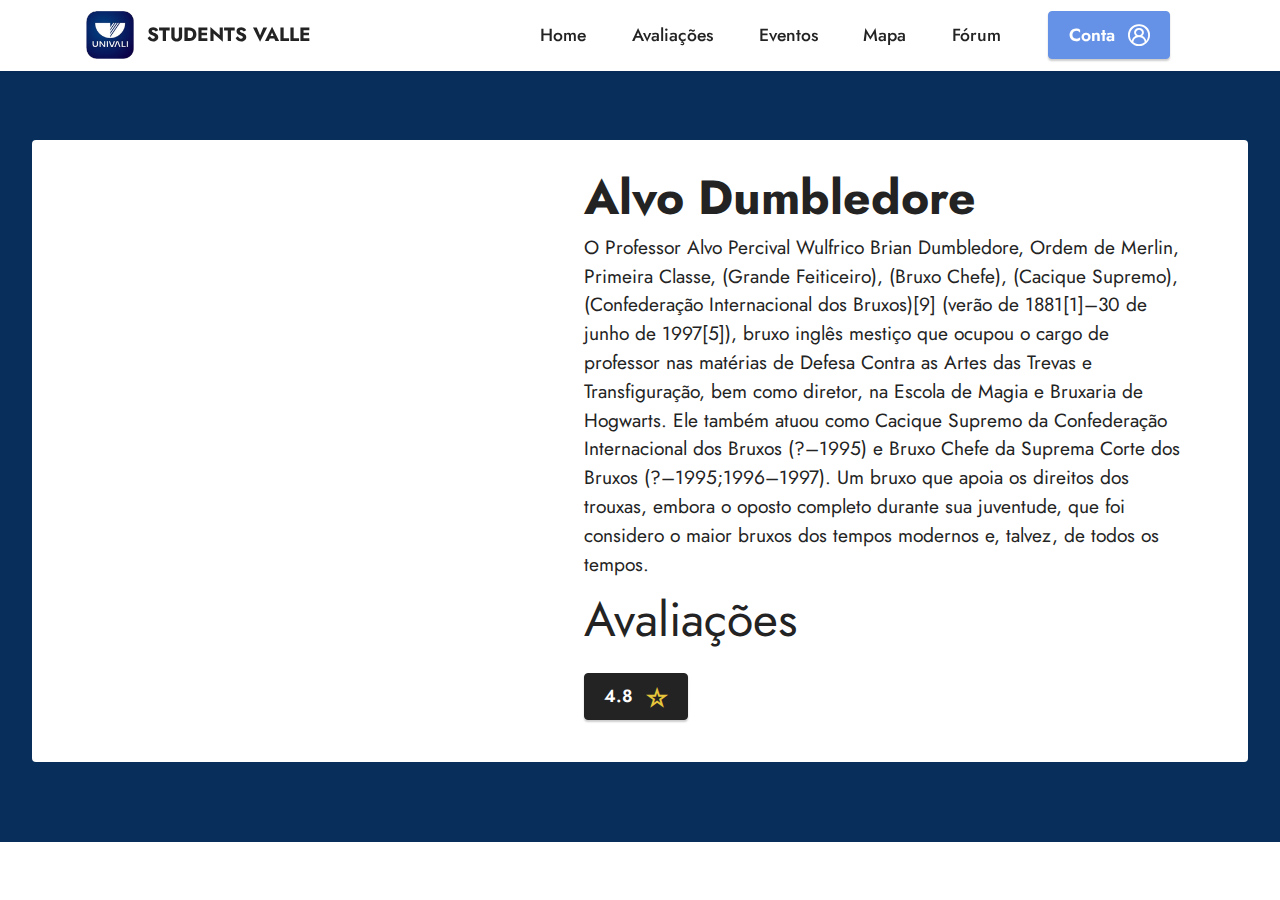
==== avaliacoes.html @ b46d8d82 "Add files via upload" ====
<!DOCTYPE html>
<html  >
<head>
  <!-- Site made with Mobirise Website Builder v5.6.13, https://mobirise.com -->
  <meta charset="UTF-8">
  <meta http-equiv="X-UA-Compatible" content="IE=edge">
  <meta name="generator" content="Mobirise v5.6.13, mobirise.com">
  <meta name="twitter:card" content="summary_large_image"/>
  <meta name="twitter:image:src" content="">
  <meta property="og:image" content="">
  <meta name="twitter:title" content="Avaliacoes">
  <meta name="viewport" content="width=device-width, initial-scale=1, minimum-scale=1">
  <link rel="shortcut icon" href="assets/images/logo-1.png" type="image/x-icon">
  <meta name="description" content="">
  
  
  <title>Avaliacoes</title>
  <link rel="stylesheet" href="assets/web/assets/mobirise-icons2/mobirise2.css">
  <link rel="stylesheet" href="assets/bootstrap/css/bootstrap.min.css">
  <link rel="stylesheet" href="assets/bootstrap/css/bootstrap-grid.min.css">
  <link rel="stylesheet" href="assets/bootstrap/css/bootstrap-reboot.min.css">
  <link rel="stylesheet" href="assets/dropdown/css/style.css">
  <link rel="stylesheet" href="assets/socicon/css/styles.css">
  <link rel="stylesheet" href="assets/theme/css/style.css">
  <link rel="preload" href="https://fonts.googleapis.com/css?family=Jost:100,200,300,400,500,600,700,800,900,100i,200i,300i,400i,500i,600i,700i,800i,900i&display=swap" as="style" onload="this.onload=null;this.rel='stylesheet'">
  <noscript><link rel="stylesheet" href="https://fonts.googleapis.com/css?family=Jost:100,200,300,400,500,600,700,800,900,100i,200i,300i,400i,500i,600i,700i,800i,900i&display=swap"></noscript>
  <link rel="preload" as="style" href="assets/mobirise/css/mbr-additional.css"><link rel="stylesheet" href="assets/mobirise/css/mbr-additional.css" type="text/css">
  
  
  
  
</head>
<body>
  
  <section data-bs-version="5.1" class="menu menu2 cid-tlF8atp8Jl" once="menu" id="menu2-9">
    
    <nav class="navbar navbar-dropdown navbar-fixed-top navbar-expand-lg">
        <div class="container">
            <div class="navbar-brand">
                <span class="navbar-logo">
                    
                        <img src="assets/images/logo-1.png" alt="Logo" style="height: 3rem;">
                    
                </span>
                <span class="navbar-caption-wrap"><a class="navbar-caption text-black text-primary display-7" href="#">STUDENTS VALLE</a></span>
            </div>
            <button class="navbar-toggler" type="button" data-toggle="collapse" data-bs-toggle="collapse" data-target="#navbarSupportedContent" data-bs-target="#navbarSupportedContent" aria-controls="navbarNavAltMarkup" aria-expanded="false" aria-label="Toggle navigation">
                <div class="hamburger">
                    <span></span>
                    <span></span>
                    <span></span>
                    <span></span>
                </div>
            </button>
            <div class="collapse navbar-collapse" id="navbarSupportedContent">
                <ul class="navbar-nav nav-dropdown" data-app-modern-menu="true"><li class="nav-item"><a class="nav-link link text-black text-primary display-4" href="index.html">Home</a></li>
                    <li class="nav-item"><a class="nav-link link text-black text-primary display-4" href="#">Avaliações</a></li><li class="nav-item"><a class="nav-link link text-black text-primary display-4" href="eventos.html">Eventos</a>
                    </li><li class="nav-item"><a class="nav-link link text-black text-primary display-4" href="mapa.html">Mapa</a></li><li class="nav-item"><a class="nav-link link text-black text-primary display-4" href="forum.html">Fórum</a></li></ul>
                
                <div class="navbar-buttons mbr-section-btn"><a class="btn btn-primary display-4" href="#"><span class="mobi-mbri mobi-mbri-user-2 mbr-iconfont mbr-iconfont-btn"></span>Conta&nbsp;</a></div>
            </div>
        </div>
    </nav>
</section>

<section data-bs-version="5.1" class="features6 cid-tlNchtaM1C" id="features7-d">
    <!---->
    

    
    
    <div class="container-fluid">
        <div class="card-wrapper">
            <div class="row align-items-center">
                <div class="col-12 col-lg-5">
                    <div class="image-wrapper">
                        <img src="assets/images/dumbledore.jpg" alt="">
                    </div>
                </div>
                <div class="col-12 col-lg">
                    <div class="text-box">
                        <h5 class="mbr-title mbr-fonts-style display-2"><strong>Alvo Dumbledore</strong></h5>
                        <p class="mbr-text mbr-fonts-style display-7">O Professor Alvo Percival Wulfrico Brian Dumbledore, Ordem de Merlin, Primeira Classe, (Grande Feiticeiro), (Bruxo Chefe), (Cacique Supremo), (Confederação Internacional dos Bruxos)[9] (verão de 1881[1]–30 de junho de 1997[5]), bruxo inglês mestiço que ocupou o cargo de professor nas matérias de Defesa Contra as Artes das Trevas e Transfiguração, bem como diretor, na Escola de Magia e Bruxaria de Hogwarts. Ele também atuou como Cacique Supremo da Confederação Internacional dos Bruxos (?–1995) e Bruxo Chefe da Suprema Corte dos Bruxos (?–1995;1996–1997). Um bruxo que apoia os direitos dos trouxas, embora o oposto completo durante sua juventude, que foi considero o maior bruxos dos tempos modernos e, talvez, de todos os tempos.</p>
                        <div class="cost">
                            <span class="currentcost mbr-fonts-style pr-2 display-2">Avaliações</span>
                            <span class="oldcost mbr-fonts-style display-2"></span>
                        </div>
                        <div class="mbr-section-btn pt-3"><a href="#" class="btn btn-black display-4"><span class="mobi-mbri mobi-mbri-star mbr-iconfont mbr-iconfont-btn" style="color: rgb(230, 198, 59);"></span>4.8&nbsp;</a></div>
                    </div>
                </div>
            </div>
        </div>
    </div>
</section>

<section class="display-7" style="padding: 0;align-items: center;justify-content: center;flex-wrap: wrap;    align-content: center;display: flex;position: relative;height: 4rem;background-color: #1e78cc; height: 1%;"><a href="https://mobiri.se/2896495" style="flex: 1 1;height: 4rem;position: absolute;width: 100%;z-index: 1; display: none;"><img alt="" style="height: 4rem;" src="[data-uri]"></a><p style="margin: 0;text-align: center; display: none;" class="display-7">Built with &#8204;</p><a style="z-index:1; display: none;" href="https://mobirise.com"> Website  Software</a></section>
<script src="assets/bootstrap/js/bootstrap.bundle.min.js"></script>  <script src="assets/smoothscroll/smooth-scroll.js"></script>  <script src="assets/ytplayer/index.js"></script>  <script src="assets/dropdown/js/navbar-dropdown.js"></script>  <script src="assets/embla/embla.min.js"></script>  <script src="assets/embla/script.js"></script>  <script src="assets/theme/js/script.js"></script>  
  
  
</body>
</html>
---- assets/web/assets/mobirise-icons2/mobirise2.css ----
@font-face {
  font-family: 'Moririse2';
  font-display: swap;
  src:  url('mobirise2.eot?f2bix4');
  src:  url('mobirise2.eot?f2bix4#iefix') format('embedded-opentype'),
    url('mobirise2.ttf?f2bix4') format('truetype'),
    url('mobirise2.woff?f2bix4') format('woff'),
    url('mobirise2.svg?f2bix4#mobirise2') format('svg');
  font-weight: normal;
  font-style: normal;
}

[class^="mobi-"], [class*=" mobi-"] {
  /* use !important to prevent issues with browser extensions that change fonts */
  font-family: 'Moririse2' !important;
  speak: none;
  font-style: normal;
  font-weight: normal;
  font-variant: normal;
  text-transform: none;
  line-height: 1;

  /* Better Font Rendering =========== */
  -webkit-font-smoothing: antialiased;
  -moz-osx-font-smoothing: grayscale;
}

.mobi-mbri-add-submenu:before {
  content: "\e900";
}
.mobi-mbri-alert:before {
  content: "\e901";
}
.mobi-mbri-align-center:before {
  content: "\e902";
}
.mobi-mbri-align-justify:before {
  content: "\e903";
}
.mobi-mbri-align-left:before {
  content: "\e904";
}
.mobi-mbri-align-right:before {
  content: "\e905";
}
.mobi-mbri-android:before {
  content: "\e906";
}
.mobi-mbri-apple:before {
  content: "\e907";
}
.mobi-mbri-arrow-down:before {
  content: "\e908";
}
.mobi-mbri-arrow-next:before {
  content: "\e909";
}
.mobi-mbri-arrow-prev:before {
  content: "\e90a";
}
.mobi-mbri-arrow-up:before {
  content: "\e90b";
}
.mobi-mbri-bold:before {
  content: "\e90c";
}
.mobi-mbri-bookmark:before {
  content: "\e90d";
}
.mobi-mbri-bootstrap:before {
  content: "\e90e";
}
.mobi-mbri-briefcase:before {
  content: "\e90f";
}
.mobi-mbri-browse:before {
  content: "\e910";
}
.mobi-mbri-bulleted-list:before {
  content: "\e911";
}
.mobi-mbri-calendar:before {
  content: "\e912";
}
.mobi-mbri-camera:before {
  content: "\e913";
}
.mobi-mbri-cart-add:before {
  content: "\e914";
}
.mobi-mbri-cart-full:before {
  content: "\e915";
}
.mobi-mbri-cash:before {
  content: "\e916";
}
.mobi-mbri-change-style:before {
  content: "\e917";
}
.mobi-mbri-chat:before {
  content: "\e918";
}
.mobi-mbri-clock:before {
  content: "\e919";
}
.mobi-mbri-close:before {
  content: "\e91a";
}
.mobi-mbri-cloud:before {
  content: "\e91b";
}
.mobi-mbri-code:before {
  content: "\e91c";
}
.mobi-mbri-contact-form:before {
  content: "\e91d";
}
.mobi-mbri-credit-card:before {
  content: "\e91e";
}
.mobi-mbri-cursor-click:before {
  content: "\e91f";
}
.mobi-mbri-cust-feedback:before {
  content: "\e920";
}
.mobi-mbri-database:before {
  content: "\e921";
}
.mobi-mbri-delivery:before {
  content: "\e922";
}
.mobi-mbri-desktop:before {
  content: "\e923";
}
.mobi-mbri-devices:before {
  content: "\e924";
}
.mobi-mbri-down:before {
  content: "\e925";
}
.mobi-mbri-download-2:before {
  content: "\e926";
}
.mobi-mbri-download:before {
  content: "\e927";
}
.mobi-mbri-drag-n-drop-2:before {
  content: "\e928";
}
.mobi-mbri-drag-n-drop:before {
  content: "\e929";
}
.mobi-mbri-edit-2:before {
  content: "\e92a";
}
.mobi-mbri-edit:before {
  content: "\e92b";
}
.mobi-mbri-error:before {
  content: "\e92c";
}
.mobi-mbri-extension:before {
  content: "\e92d";
}
.mobi-mbri-features:before {
  content: "\e92e";
}
.mobi-mbri-file:before {
  content: "\e92f";
}
.mobi-mbri-flag:before {
  content: "\e930";
}
.mobi-mbri-folder:before {
  content: "\e931";
}
.mobi-mbri-gift:before {
  content: "\e932";
}
.mobi-mbri-github:before {
  content: "\e933";
}
.mobi-mbri-globe-2:before {
  content: "\e934";
}
.mobi-mbri-globe:before {
  content: "\e935";
}
.mobi-mbri-growing-chart:before {
  content: "\e936";
}
.mobi-mbri-hearth:before {
  content: "\e937";
}
.mobi-mbri-help:before {
  content: "\e938";
}
.mobi-mbri-home:before {
  content: "\e939";
}
.mobi-mbri-hot-cup:before {
  content: "\e93a";
}
.mobi-mbri-idea:before {
  content: "\e93b";
}
.mobi-mbri-image-gallery:before {
  content: "\e93c";
}
.mobi-mbri-image-slider:before {
  content: "\e93d";
}
.mobi-mbri-info:before {
  content: "\e93e";
}
.mobi-mbri-italic:before {
  content: "\e93f";
}
.mobi-mbri-key:before {
  content: "\e940";
}
.mobi-mbri-laptop:before {
  content: "\e941";
}
.mobi-mbri-layers:before {
  content: "\e942";
}
.mobi-mbri-left-right:before {
  content: "\e943";
}
.mobi-mbri-left:before {
  content: "\e944";
}
.mobi-mbri-letter:before {
  content: "\e945";
}
.mobi-mbri-like:before {
  content: "\e946";
}
.mobi-mbri-link:before {
  content: "\e947";
}
.mobi-mbri-lock:before {
  content: "\e948";
}
.mobi-mbri-login:before {
  content: "\e949";
}
.mobi-mbri-logout:before {
  content: "\e94a";
}
.mobi-mbri-magic-stick:before {
  content: "\e94b";
}
.mobi-mbri-map-pin:before {
  content: "\e94c";
}
.mobi-mbri-menu:before {
  content: "\e94d";
}
.mobi-mbri-mobile-2:before {
  content: "\e94e";
}
.mobi-mbri-mobile-horizontal:before {
  content: "\e94f";
}
.mobi-mbri-mobile:before {
  content: "\e950";
}
.mobi-mbri-mobirise:before {
  content: "\e951";
}
.mobi-mbri-more-horizontal:before {
  content: "\e952";
}
.mobi-mbri-more-vertical:before {
  content: "\e953";
}
.mobi-mbri-music:before {
  content: "\e954";
}
.mobi-mbri-new-file:before {
  content: "\e955";
}
.mobi-mbri-numbered-list:before {
  content: "\e956";
}
.mobi-mbri-opened-folder:before {
  content: "\e957";
}
.mobi-mbri-pages:before {
  content: "\e958";
}
.mobi-mbri-paper-plane:before {
  content: "\e959";
}
.mobi-mbri-paperclip:before {
  content: "\e95a";
}
.mobi-mbri-phone:before {
  content: "\e95b";
}
.mobi-mbri-photo:before {
  content: "\e95c";
}
.mobi-mbri-photos:before {
  content: "\e95d";
}
.mobi-mbri-pin:before {
  content: "\e95e";
}
.mobi-mbri-play:before {
  content: "\e95f";
}
.mobi-mbri-plus:before {
  content: "\e960";
}
.mobi-mbri-preview:before {
  content: "\e961";
}
.mobi-mbri-print:before {
  content: "\e962";
}
.mobi-mbri-protect:before {
  content: "\e963";
}
.mobi-mbri-question:before {
  content: "\e964";
}
.mobi-mbri-quote-left:before {
  content: "\e965";
}
.mobi-mbri-quote-right:before {
  content: "\e966";
}
.mobi-mbri-redo:before {
  content: "\e967";
}
.mobi-mbri-refresh:before {
  content: "\e968";
}
.mobi-mbri-responsive-2:before {
  content: "\e969";
}
.mobi-mbri-responsive:before {
  content: "\e96a";
}
.mobi-mbri-right:before {
  content: "\e96b";
}
.mobi-mbri-rocket:before {
  content: "\e96c";
}
.mobi-mbri-sad-face:before {
  content: "\e96d";
}
.mobi-mbri-sale:before {
  content: "\e96e";
}
.mobi-mbri-save:before {
  content: "\e96f";
}
.mobi-mbri-search:before {
  content: "\e970";
}
.mobi-mbri-setting-2:before {
  content: "\e971";
}
.mobi-mbri-setting-3:before {
  content: "\e972";
}
.mobi-mbri-setting:before {
  content: "\e973";
}
.mobi-mbri-share:before {
  content: "\e974";
}
.mobi-mbri-shopping-bag:before {
  content: "\e975";
}
.mobi-mbri-shopping-basket:before {
  content: "\e976";
}
.mobi-mbri-shopping-cart:before {
  content: "\e977";
}
.mobi-mbri-sites:before {
  content: "\e978";
}
.mobi-mbri-smile-face:before {
  content: "\e979";
}
.mobi-mbri-speed:before {
  content: "\e97a";
}
.mobi-mbri-star:before {
  content: "\e97b";
}
.mobi-mbri-success:before {
  content: "\e97c";
}
.mobi-mbri-sun:before {
  content: "\e97d";
}
.mobi-mbri-sun2:before {
  content: "\e97e";
}
.mobi-mbri-tablet-vertical:before {
  content: "\e97f";
}
.mobi-mbri-tablet:before {
  content: "\e980";
}
.mobi-mbri-target:before {
  content: "\e981";
}
.mobi-mbri-timer:before {
  content: "\e982";
}
.mobi-mbri-to-ftp:before {
  content: "\e983";
}
.mobi-mbri-to-local-drive:before {
  content: "\e984";
}
.mobi-mbri-touch-swipe:before {
  content: "\e985";
}
.mobi-mbri-touch:before {
  content: "\e986";
}
.mobi-mbri-trash:before {
  content: "\e987";
}
.mobi-mbri-underline:before {
  content: "\e988";
}
.mobi-mbri-undo:before {
  content: "\e989";
}
.mobi-mbri-unlink:before {
  content: "\e98a";
}
.mobi-mbri-unlock:before {
  content: "\e98b";
}
.mobi-mbri-up-down:before {
  content: "\e98c";
}
.mobi-mbri-up:before {
  content: "\e98d";
}
.mobi-mbri-update:before {
  content: "\e98e";
}
.mobi-mbri-upload-2:before {
  content: "\e98f";
}
.mobi-mbri-upload:before {
  content: "\e990";
}
.mobi-mbri-user-2:before {
  content: "\e991";
}
.mobi-mbri-user:before {
  content: "\e992";
}
.mobi-mbri-users:before {
  content: "\e993";
}
.mobi-mbri-video-play:before {
  content: "\e994";
}
.mobi-mbri-video:before {
  content: "\e995";
}
.mobi-mbri-watch:before {
  content: "\e996";
}
.mobi-mbri-website-theme-2:before {
  content: "\e997";
}
.mobi-mbri-website-theme:before {
  content: "\e998";
}
.mobi-mbri-wifi:before {
  content: "\e999";
}
.mobi-mbri-windows:before {
  content: "\e99a";
}
.mobi-mbri-zoom-in:before {
  content: "\e99b";
}
.mobi-mbri-zoom-out:before {
  content: "\e99c";
}
---- assets/dropdown/css/style.css ----
.navbar-dropdown {
  left: 0;
  padding: 0;
  position: absolute;
  right: 0;
  top: 0;
  transition: all 0.45s ease;
  z-index: 1030;
  background: #282828; }
  .navbar-dropdown .navbar-logo {
    margin-right: 0.8rem;
    transition: margin 0.3s ease-in-out;
    vertical-align: middle; }
    .navbar-dropdown .navbar-logo img {
      height: 3.125rem;
      transition: all 0.3s ease-in-out; }
    .navbar-dropdown .navbar-logo.mbr-iconfont {
      font-size: 3.125rem;
      line-height: 3.125rem; }
  .navbar-dropdown .navbar-caption {
    font-weight: 700;
    white-space: normal;
    vertical-align: -4px;
    line-height: 3.125rem !important; }
    .navbar-dropdown .navbar-caption, .navbar-dropdown .navbar-caption:hover {
      color: inherit;
      text-decoration: none; }
  .navbar-dropdown .mbr-iconfont + .navbar-caption {
    vertical-align: -1px; }
  .navbar-dropdown.navbar-fixed-top {
    position: fixed; }
  .navbar-dropdown .navbar-brand span {
    vertical-align: -4px; }
  .navbar-dropdown.bg-color.transparent {
    background: none; }
  .navbar-dropdown.navbar-short .navbar-brand {
    padding: 0.625rem 0; }
    .navbar-dropdown.navbar-short .navbar-brand span {
      vertical-align: -1px; }
  .navbar-dropdown.navbar-short .navbar-caption {
    line-height: 2.375rem !important;
    vertical-align: -2px; }
  .navbar-dropdown.navbar-short .navbar-logo {
    margin-right: 0.5rem; }
    .navbar-dropdown.navbar-short .navbar-logo img {
      height: 2.375rem; }
    .navbar-dropdown.navbar-short .navbar-logo.mbr-iconfont {
      font-size: 2.375rem;
      line-height: 2.375rem; }
  .navbar-dropdown.navbar-short .mbr-table-cell {
    height: 3.625rem; }
  .navbar-dropdown .navbar-close {
    left: 0.6875rem;
    position: fixed;
    top: 0.75rem;
    z-index: 1000; }
  .navbar-dropdown .hamburger-icon {
    content: "";
    display: inline-block;
    vertical-align: middle;
    width: 16px;
    -webkit-box-shadow: 0 -6px 0 1px #282828,0 0 0 1px #282828,0 6px 0 1px #282828;
    -moz-box-shadow: 0 -6px 0 1px #282828,0 0 0 1px #282828,0 6px 0 1px #282828;
    box-shadow: 0 -6px 0 1px #282828,0 0 0 1px #282828,0 6px 0 1px #282828; }

.dropdown-menu .dropdown-toggle[data-toggle="dropdown-submenu"]::after {
  border-bottom: 0.35em solid transparent;
  border-left: 0.35em solid;
  border-right: 0;
  border-top: 0.35em solid transparent;
  margin-left: 0.3rem; }

.dropdown-menu .dropdown-item:focus {
  outline: 0; }

.nav-dropdown {
  font-size: 0.75rem;
  font-weight: 500;
  height: auto !important; }
  .nav-dropdown .nav-btn {
    padding-left: 1rem; }
  .nav-dropdown .link {
    margin: .667em 1.667em;
    font-weight: 500;
    padding: 0;
    transition: color .2s ease-in-out; }
    .nav-dropdown .link.dropdown-toggle {
      margin-right: 2.583em; }
      .nav-dropdown .link.dropdown-toggle::after {
        margin-left: .25rem;
        border-top: 0.35em solid;
        border-right: 0.35em solid transparent;
        border-left: 0.35em solid transparent;
        border-bottom: 0; }
      .nav-dropdown .link.dropdown-toggle[aria-expanded="true"] {
        margin: 0;
        padding: 0.667em 3.263em  0.667em 1.667em; }
  .nav-dropdown .link::after,
  .nav-dropdown .dropdown-item::after {
    color: inherit; }
  .nav-dropdown .btn {
    font-size: 0.75rem;
    font-weight: 700;
    letter-spacing: 0;
    margin-bottom: 0;
    padding-left: 1.25rem;
    padding-right: 1.25rem; }
  .nav-dropdown .dropdown-menu {
    border-radius: 0;
    border: 0;
    left: 0;
    margin: 0;
    padding-bottom: 1.25rem;
    padding-top: 1.25rem;
    position: relative; }
  .nav-dropdown .dropdown-submenu {
    margin-left: 0.125rem;
    top: 0; }
  .nav-dropdown .dropdown-item {
    font-weight: 500;
    line-height: 2;
    padding: 0.3846em 4.615em 0.3846em 1.5385em;
    position: relative;
    transition: color .2s ease-in-out, background-color .2s ease-in-out; }
    .nav-dropdown .dropdown-item::after {
      margin-top: -0.3077em;
      position: absolute;
      right: 1.1538em;
      top: 50%; }
    .nav-dropdown .dropdown-item:focus, .nav-dropdown .dropdown-item:hover {
      background: none; }

@media (max-width: 767px) {
  .nav-dropdown.navbar-toggleable-sm {
    bottom: 0;
    display: none;
    left: 0;
    overflow-x: hidden;
    position: fixed;
    top: 0;
    transform: translateX(-100%);
    -ms-transform: translateX(-100%);
    -webkit-transform: translateX(-100%);
    width: 18.75rem;
    z-index: 999; } }
.nav-dropdown.navbar-toggleable-xl {
  bottom: 0;
  display: none;
  left: 0;
  overflow-x: hidden;
  position: fixed;
  top: 0;
  transform: translateX(-100%);
  -ms-transform: translateX(-100%);
  -webkit-transform: translateX(-100%);
  width: 18.75rem;
  z-index: 999; }

.nav-dropdown-sm {
  display: block !important;
  overflow-x: hidden;
  overflow: auto;
  padding-top: 3.875rem; }
  .nav-dropdown-sm::after {
    content: "";
    display: block;
    height: 3rem;
    width: 100%; }
  .nav-dropdown-sm.collapse.in ~ .navbar-close {
    display: block !important; }
  .nav-dropdown-sm.collapsing, .nav-dropdown-sm.collapse.in {
    transform: translateX(0);
    -ms-transform: translateX(0);
    -webkit-transform: translateX(0);
    transition: all 0.25s ease-out;
    -webkit-transition: all 0.25s ease-out;
    background: #282828; }
  .nav-dropdown-sm.collapsing[aria-expanded="false"] {
    transform: translateX(-100%);
    -ms-transform: translateX(-100%);
    -webkit-transform: translateX(-100%); }
  .nav-dropdown-sm .nav-item {
    display: block;
    margin-left: 0 !important;
    padding-left: 0; }
  .nav-dropdown-sm .link,
  .nav-dropdown-sm .dropdown-item {
    border-top: 1px dotted rgba(255, 255, 255, 0.1);
    font-size: 0.8125rem;
    line-height: 1.6;
    margin: 0 !important;
    padding: 0.875rem 2.4rem 0.875rem 1.5625rem !important;
    position: relative;
    white-space: normal; }
    .nav-dropdown-sm .link:focus, .nav-dropdown-sm .link:hover,
    .nav-dropdown-sm .dropdown-item:focus,
    .nav-dropdown-sm .dropdown-item:hover {
      background: rgba(0, 0, 0, 0.2) !important;
      color: #c0a375; }
  .nav-dropdown-sm .nav-btn {
    position: relative;
    padding: 1.5625rem 1.5625rem 0 1.5625rem; }
    .nav-dropdown-sm .nav-btn::before {
      border-top: 1px dotted rgba(255, 255, 255, 0.1);
      content: "";
      left: 0;
      position: absolute;
      top: 0;
      width: 100%; }
    .nav-dropdown-sm .nav-btn + .nav-btn {
      padding-top: 0.625rem; }
      .nav-dropdown-sm .nav-btn + .nav-btn::before {
        display: none; }
  .nav-dropdown-sm .btn {
    padding: 0.625rem 0; }
  .nav-dropdown-sm .dropdown-toggle[data-toggle="dropdown-submenu"]::after {
    margin-left: .25rem;
    border-top: 0.35em solid;
    border-right: 0.35em solid transparent;
    border-left: 0.35em solid transparent;
    border-bottom: 0; }
  .nav-dropdown-sm .dropdown-toggle[data-toggle="dropdown-submenu"][aria-expanded="true"]::after {
    border-top: 0;
    border-right: 0.35em solid transparent;
    border-left: 0.35em solid transparent;
    border-bottom: 0.35em solid; }
  .nav-dropdown-sm .dropdown-menu {
    margin: 0;
    padding: 0;
    position: relative;
    top: 0;
    left: 0;
    width: 100%;
    border: 0;
    float: none;
    border-radius: 0;
    background: none; }
  .nav-dropdown-sm .dropdown-submenu {
    left: 100%;
    margin-left: 0.125rem;
    margin-top: -1.25rem;
    top: 0; }

.navbar-toggleable-sm .nav-dropdown .dropdown-menu {
  position: absolute; }

.navbar-toggleable-sm .nav-dropdown .dropdown-submenu {
  left: 100%;
  margin-left: 0.125rem;
  margin-top: -1.25rem;
  top: 0; }

.navbar-toggleable-sm.opened .nav-dropdown .dropdown-menu {
  position: relative; }

.navbar-toggleable-sm.opened .nav-dropdown .dropdown-submenu {
  left: 0;
  margin-left: 00rem;
  margin-top: 0rem;
  top: 0; }

.is-builder .nav-dropdown.collapsing {
  transition: none !important; }
---- assets/socicon/css/styles.css ----
@charset "UTF-8";

@font-face {
  font-family: 'Socicon';
  src:  url('../fonts/socicon.eot');
  src:  url('../fonts/socicon.eot?#iefix') format('embedded-opentype'),
    url('../fonts/socicon.woff2') format('woff2'),
    url('../fonts/socicon.ttf') format('truetype'),
    url('../fonts/socicon.woff') format('woff'),
    url('../fonts/socicon.svg#socicon') format('svg');
  font-weight: normal;
  font-style: normal;
  font-display: swap;
}

[data-icon]:before {
  font-family: "socicon" !important;
  content: attr(data-icon);
  font-style: normal !important;
  font-weight: normal !important;
  font-variant: normal !important;
  text-transform: none !important;
  speak: none;
  line-height: 1;
  -webkit-font-smoothing: antialiased;
  -moz-osx-font-smoothing: grayscale;
}

[class^="socicon-"], [class*=" socicon-"] {
  /* use !important to prevent issues with browser extensions that change fonts */
  font-family: 'Socicon' !important;
  speak: none;
  font-style: normal;
  font-weight: normal;
  font-variant: normal;
  text-transform: none;
  line-height: 1;

  /* Better Font Rendering =========== */
  -webkit-font-smoothing: antialiased;
  -moz-osx-font-smoothing: grayscale;
}

.socicon-eitaa:before {
  content: "\e97c";
}
.socicon-soroush:before {
  content: "\e97d";
}
.socicon-bale:before {
  content: "\e97e";
}
.socicon-zazzle:before {
  content: "\e97b";
}
.socicon-society6:before {
  content: "\e97a";
}
.socicon-redbubble:before {
  content: "\e979";
}
.socicon-avvo:before {
  content: "\e978";
}
.socicon-stitcher:before {
  content: "\e977";
}
.socicon-googlehangouts:before {
  content: "\e974";
}
.socicon-dlive:before {
  content: "\e975";
}
.socicon-vsco:before {
  content: "\e976";
}
.socicon-flipboard:before {
  content: "\e973";
}
.socicon-ubuntu:before {
  content: "\e958";
}
.socicon-artstation:before {
  content: "\e959";
}
.socicon-invision:before {
  content: "\e95a";
}
.socicon-torial:before {
  content: "\e95b";
}
.socicon-collectorz:before {
  content: "\e95c";
}
.socicon-seenthis:before {
  content: "\e95d";
}
.socicon-googleplaymusic:before {
  content: "\e95e";
}
.socicon-debian:before {
  content: "\e95f";
}
.socicon-filmfreeway:before {
  content: "\e960";
}
.socicon-gnome:before {
  content: "\e961";
}
.socicon-itchio:before {
  content: "\e962";
}
.socicon-jamendo:before {
  content: "\e963";
}
.socicon-mix:before {
  content: "\e964";
}
.socicon-sharepoint:before {
  content: "\e965";
}
.socicon-tinder:before {
  content: "\e966";
}
.socicon-windguru:before {
  content: "\e967";
}
.socicon-cdbaby:before {
  content: "\e968";
}
.socicon-elementaryos:before {
  content: "\e969";
}
.socicon-stage32:before {
  content: "\e96a";
}
.socicon-tiktok:before {
  content: "\e96b";
}
.socicon-gitter:before {
  content: "\e96c";
}
.socicon-letterboxd:before {
  content: "\e96d";
}
.socicon-threema:before {
  content: "\e96e";
}
.socicon-splice:before {
  content: "\e96f";
}
.socicon-metapop:before {
  content: "\e970";
}
.socicon-naver:before {
  content: "\e971";
}
.socicon-remote:before {
  content: "\e972";
}
.socicon-internet:before {
  content: "\e957";
}
.socicon-moddb:before {
  content: "\e94b";
}
.socicon-indiedb:before {
  content: "\e94c";
}
.socicon-traxsource:before {
  content: "\e94d";
}
.socicon-gamefor:before {
  content: "\e94e";
}
.socicon-pixiv:before {
  content: "\e94f";
}
.socicon-myanimelist:before {
  content: "\e950";
}
.socicon-blackberry:before {
  content: "\e951";
}
.socicon-wickr:before {
  content: "\e952";
}
.socicon-spip:before {
  content: "\e953";
}
.socicon-napster:before {
  content: "\e954";
}
.socicon-beatport:before {
  content: "\e955";
}
.socicon-hackerone:before {
  content: "\e956";
}
.socicon-hackernews:before {
  content: "\e946";
}
.socicon-smashwords:before {
  content: "\e947";
}
.socicon-kobo:before {
  content: "\e948";
}
.socicon-bookbub:before {
  content: "\e949";
}
.socicon-mailru:before {
  content: "\e94a";
}
.socicon-gitlab:before {
  content: "\e945";
}
.socicon-instructables:before {
  content: "\e944";
}
.socicon-portfolio:before {
  content: "\e943";
}
.socicon-codered:before {
  content: "\e940";
}
.socicon-origin:before {
  content: "\e941";
}
.socicon-nextdoor:before {
  content: "\e942";
}
.socicon-udemy:before {
  content: "\e93f";
}
.socicon-livemaster:before {
  content: "\e93e";
}
.socicon-crunchbase:before {
  content: "\e93b";
}
.socicon-homefy:before {
  content: "\e93c";
}
.socicon-calendly:before {
  content: "\e93d";
}
.socicon-realtor:before {
  content: "\e90f";
}
.socicon-tidal:before {
  content: "\e910";
}
.socicon-qobuz:before {
  content: "\e911";
}
.socicon-natgeo:before {
  content: "\e912";
}
.socicon-mastodon:before {
  content: "\e913";
}
.socicon-unsplash:before {
  content: "\e914";
}
.socicon-homeadvisor:before {
  content: "\e915";
}
.socicon-angieslist:before {
  content: "\e916";
}
.socicon-codepen:before {
  content: "\e917";
}
.socicon-slack:before {
  content: "\e918";
}
.socicon-openaigym:before {
  content: "\e919";
}
.socicon-logmein:before {
  content: "\e91a";
}
.socicon-fiverr:before {
  content: "\e91b";
}
.socicon-gotomeeting:before {
  content: "\e91c";
}
.socicon-aliexpress:before {
  content: "\e91d";
}
.socicon-guru:before {
  content: "\e91e";
}
.socicon-appstore:before {
  content: "\e91f";
}
.socicon-homes:before {
  content: "\e920";
}
.socicon-zoom:before {
  content: "\e921";
}
.socicon-alibaba:before {
  content: "\e922";
}
.socicon-craigslist:before {
  content: "\e923";
}
.socicon-wix:before {
  content: "\e924";
}
.socicon-redfin:before {
  content: "\e925";
}
.socicon-googlecalendar:before {
  content: "\e926";
}
.socicon-shopify:before {
  content: "\e927";
}
.socicon-freelancer:before {
  content: "\e928";
}
.socicon-seedrs:before {
  content: "\e929";
}
.socicon-bing:before {
  content: "\e92a";
}
.socicon-doodle:before {
  content: "\e92b";
}
.socicon-bonanza:before {
  content: "\e92c";
}
.socicon-squarespace:before {
  content: "\e92d";
}
.socicon-toptal:before {
  content: "\e92e";
}
.socicon-gust:before {
  content: "\e92f";
}
.socicon-ask:before {
  content: "\e930";
}
.socicon-trulia:before {
  content: "\e931";
}
.socicon-loomly:before {
  content: "\e932";
}
.socicon-ghost:before {
  content: "\e933";
}
.socicon-upwork:before {
  content: "\e934";
}
.socicon-fundable:before {
  content: "\e935";
}
.socicon-booking:before {
  content: "\e936";
}
.socicon-googlemaps:before {
  content: "\e937";
}
.socicon-zillow:before {
  content: "\e938";
}
.socicon-niconico:before {
  content: "\e939";
}
.socicon-toneden:before {
  content: "\e93a";
}
.socicon-augment:before {
  content: "\e908";
}
.socicon-bitbucket:before {
  content: "\e909";
}
.socicon-fyuse:before {
  content: "\e90a";
}
.socicon-yt-gaming:before {
  content: "\e90b";
}
.socicon-sketchfab:before {
  content: "\e90c";
}
.socicon-mobcrush:before {
  content: "\e90d";
}
.socicon-microsoft:before {
  content: "\e90e";
}
.socicon-pandora:before {
  content: "\e907";
}
.socicon-messenger:before {
  content: "\e906";
}
.socicon-gamewisp:before {
  content: "\e905";
}
.socicon-bloglovin:before {
  content: "\e904";
}
.socicon-tunein:before {
  content: "\e903";
}
.socicon-gamejolt:before {
  content: "\e901";
}
.socicon-trello:before {
  content: "\e902";
}
.socicon-spreadshirt:before {
  content: "\e900";
}
.socicon-500px:before {
  content: "\e000";
}
.socicon-8tracks:before {
  content: "\e001";
}
.socicon-airbnb:before {
  content: "\e002";
}
.socicon-alliance:before {
  content: "\e003";
}
.socicon-amazon:before {
  content: "\e004";
}
.socicon-amplement:before {
  content: "\e005";
}
.socicon-android:before {
  content: "\e006";
}
.socicon-angellist:before {
  content: "\e007";
}
.socicon-apple:before {
  content: "\e008";
}
.socicon-appnet:before {
  content: "\e009";
}
.socicon-baidu:before {
  content: "\e00a";
}
.socicon-bandcamp:before {
  content: "\e00b";
}
.socicon-battlenet:before {
  content: "\e00c";
}
.socicon-mixer:before {
  content: "\e00d";
}
.socicon-bebee:before {
  content: "\e00e";
}
.socicon-bebo:before {
  content: "\e00f";
}
.socicon-behance:before {
  content: "\e010";
}
.socicon-blizzard:before {
  content: "\e011";
}
.socicon-blogger:before {
  content: "\e012";
}
.socicon-buffer:before {
  content: "\e013";
}
.socicon-chrome:before {
  content: "\e014";
}
.socicon-coderwall:before {
  content: "\e015";
}
.socicon-curse:before {
  content: "\e016";
}
.socicon-dailymotion:before {
  content: "\e017";
}
.socicon-deezer:before {
  content: "\e018";
}
.socicon-delicious:before {
  content: "\e019";
}
.socicon-deviantart:before {
  content: "\e01a";
}
.socicon-diablo:before {
  content: "\e01b";
}
.socicon-digg:before {
  content: "\e01c";
}
.socicon-discord:before {
  content: "\e01d";
}
.socicon-disqus:before {
  content: "\e01e";
}
.socicon-douban:before {
  content: "\e01f";
}
.socicon-draugiem:before {
  content: "\e020";
}
.socicon-dribbble:before {
  content: "\e021";
}
.socicon-drupal:before {
  content: "\e022";
}
.socicon-ebay:before {
  content: "\e023";
}
.socicon-ello:before {
  content: "\e024";
}
.socicon-endomodo:before {
  content: "\e025";
}
.socicon-envato:before {
  content: "\e026";
}
.socicon-etsy:before {
  content: "\e027";
}
.socicon-facebook:before {
  content: "\e028";
}
.socicon-feedburner:before {
  content: "\e029";
}
.socicon-filmweb:before {
  content: "\e02a";
}
.socicon-firefox:before {
  content: "\e02b";
}
.socicon-flattr:before {
  content: "\e02c";
}
.socicon-flickr:before {
  content: "\e02d";
}
.socicon-formulr:before {
  content: "\e02e";
}
.socicon-forrst:before {
  content: "\e02f";
}
.socicon-foursquare:before {
  content: "\e030";
}
.socicon-friendfeed:before {
  content: "\e031";
}
.socicon-github:before {
  content: "\e032";
}
.socicon-goodreads:before {
  content: "\e033";
}
.socicon-google:before {
  content: "\e034";
}
.socicon-googlescholar:before {
  content: "\e035";
}
.socicon-googlegroups:before {
  content: "\e036";
}
.socicon-googlephotos:before {
  content: "\e037";
}
.socicon-googleplus:before {
  content: "\e038";
}
.socicon-grooveshark:before {
  content: "\e039";
}
.socicon-hackerrank:before {
  content: "\e03a";
}
.socicon-hearthstone:before {
  content: "\e03b";
}
.socicon-hellocoton:before {
  content: "\e03c";
}
.socicon-heroes:before {
  content: "\e03d";
}
.socicon-smashcast:before {
  content: "\e03e";
}
.socicon-horde:before {
  content: "\e03f";
}
.socicon-houzz:before {
  content: "\e040";
}
.socicon-icq:before {
  content: "\e041";
}
.socicon-identica:before {
  content: "\e042";
}
.socicon-imdb:before {
  content: "\e043";
}
.socicon-instagram:before {
  content: "\e044";
}
.socicon-issuu:before {
  content: "\e045";
}
.socicon-istock:before {
  content: "\e046";
}
.socicon-itunes:before {
  content: "\e047";
}
.socicon-keybase:before {
  content: "\e048";
}
.socicon-lanyrd:before {
  content: "\e049";
}
.socicon-lastfm:before {
  content: "\e04a";
}
.socicon-line:before {
  content: "\e04b";
}
.socicon-linkedin:before {
  content: "\e04c";
}
.socicon-livejournal:before {
  content: "\e04d";
}
.socicon-lyft:before {
  content: "\e04e";
}
.socicon-macos:before {
  content: "\e04f";
}
.socicon-mail:before {
  content: "\e050";
}
.socicon-medium:before {
  content: "\e051";
}
.socicon-meetup:before {
  content: "\e052";
}
.socicon-mixcloud:before {
  content: "\e053";
}
.socicon-modelmayhem:before {
  content: "\e054";
}
.socicon-mumble:before {
  content: "\e055";
}
.socicon-myspace:before {
  content: "\e056";
}
.socicon-newsvine:before {
  content: "\e057";
}
.socicon-nintendo:before {
  content: "\e058";
}
.socicon-npm:before {
  content: "\e059";
}
.socicon-odnoklassniki:before {
  content: "\e05a";
}
.socicon-openid:before {
  content: "\e05b";
}
.socicon-opera:before {
  content: "\e05c";
}
.socicon-outlook:before {
  content: "\e05d";
}
.socicon-overwatch:before {
  content: "\e05e";
}
.socicon-patreon:before {
  content: "\e05f";
}
.socicon-paypal:before {
  content: "\e060";
}
.socicon-periscope:before {
  content: "\e061";
}
.socicon-persona:before {
  content: "\e062";
}
.socicon-pinterest:before {
  content: "\e063";
}
.socicon-play:before {
  content: "\e064";
}
.socicon-player:before {
  content: "\e065";
}
.socicon-playstation:before {
  content: "\e066";
}
.socicon-pocket:before {
  content: "\e067";
}
.socicon-qq:before {
  content: "\e068";
}
.socicon-quora:before {
  content: "\e069";
}
.socicon-raidcall:before {
  content: "\e06a";
}
.socicon-ravelry:before {
  content: "\e06b";
}
.socicon-reddit:before {
  content: "\e06c";
}
.socicon-renren:before {
  content: "\e06d";
}
.socicon-researchgate:before {
  content: "\e06e";
}
.socicon-residentadvisor:before {
  content: "\e06f";
}
.socicon-reverbnation:before {
  content: "\e070";
}
.socicon-rss:before {
  content: "\e071";
}
.socicon-sharethis:before {
  content: "\e072";
}
.socicon-skype:before {
  content: "\e073";
}
.socicon-slideshare:before {
  content: "\e074";
}
.socicon-smugmug:before {
  content: "\e075";
}
.socicon-snapchat:before {
  content: "\e076";
}
.socicon-songkick:before {
  content: "\e077";
}
.socicon-soundcloud:before {
  content: "\e078";
}
.socicon-spotify:before {
  content: "\e079";
}
.socicon-stackexchange:before {
  content: "\e07a";
}
.socicon-stackoverflow:before {
  content: "\e07b";
}
.socicon-starcraft:before {
  content: "\e07c";
}
.socicon-stayfriends:before {
  content: "\e07d";
}
.socicon-steam:before {
  content: "\e07e";
}
.socicon-storehouse:before {
  content: "\e07f";
}
.socicon-strava:before {
  content: "\e080";
}
.socicon-streamjar:before {
  content: "\e081";
}
.socicon-stumbleupon:before {
  content: "\e082";
}
.socicon-swarm:before {
  content: "\e083";
}
.socicon-teamspeak:before {
  content: "\e084";
}
.socicon-teamviewer:before {
  content: "\e085";
}
.socicon-technorati:before {
  content: "\e086";
}
.socicon-telegram:before {
  content: "\e087";
}
.socicon-tripadvisor:before {
  content: "\e088";
}
.socicon-tripit:before {
  content: "\e089";
}
.socicon-triplej:before {
  content: "\e08a";
}
.socicon-tumblr:before {
  content: "\e08b";
}
.socicon-twitch:before {
  content: "\e08c";
}
.socicon-twitter:before {
  content: "\e08d";
}
.socicon-uber:before {
  content: "\e08e";
}
.socicon-ventrilo:before {
  content: "\e08f";
}
.socicon-viadeo:before {
  content: "\e090";
}
.socicon-viber:before {
  content: "\e091";
}
.socicon-viewbug:before {
  content: "\e092";
}
.socicon-vimeo:before {
  content: "\e093";
}
.socicon-vine:before {
  content: "\e094";
}
.socicon-vkontakte:before {
  content: "\e095";
}
.socicon-warcraft:before {
  content: "\e096";
}
.socicon-wechat:before {
  content: "\e097";
}
.socicon-weibo:before {
  content: "\e098";
}
.socicon-whatsapp:before {
  content: "\e099";
}
.socicon-wikipedia:before {
  content: "\e09a";
}
.socicon-windows:before {
  content: "\e09b";
}
.socicon-wordpress:before {
  content: "\e09c";
}
.socicon-wykop:before {
  content: "\e09d";
}
.socicon-xbox:before {
  content: "\e09e";
}
.socicon-xing:before {
  content: "\e09f";
}
.socicon-yahoo:before {
  content: "\e0a0";
}
.socicon-yammer:before {
  content: "\e0a1";
}
.socicon-yandex:before {
  content: "\e0a2";
}
.socicon-yelp:before {
  content: "\e0a3";
}
.socicon-younow:before {
  content: "\e0a4";
}
.socicon-youtube:before {
  content: "\e0a5";
}
.socicon-zapier:before {
  content: "\e0a6";
}
.socicon-zerply:before {
  content: "\e0a7";
}
.socicon-zomato:before {
  content: "\e0a8";
}
.socicon-zynga:before {
  content: "\e0a9";
}
---- assets/theme/css/style.css ----
@charset "UTF-8";
section {
  background-color: #ffffff;
}

body {
  font-style: normal;
  line-height: 1.5;
  font-weight: 400;
  color: #232323;
  position: relative;
}

button {
  background-color: transparent;
  border-color: transparent;
}

section,
.container,
.container-fluid {
  position: relative;
  word-wrap: break-word;
}

a.mbr-iconfont:hover {
  text-decoration: none;
}

.article .lead p,
.article .lead ul,
.article .lead ol,
.article .lead pre,
.article .lead blockquote {
  margin-bottom: 0;
}

a {
  font-style: normal;
  font-weight: 400;
  cursor: pointer;
}
a, a:hover {
  text-decoration: none;
}

.mbr-section-title {
  font-style: normal;
  line-height: 1.3;
}

.mbr-section-subtitle {
  line-height: 1.3;
}

.mbr-text {
  font-style: normal;
  line-height: 1.7;
}

h1,
h2,
h3,
h4,
h5,
h6,
.display-1,
.display-2,
.display-4,
.display-5,
.display-7,
span,
p,
a {
  line-height: 1;
  word-break: break-word;
  word-wrap: break-word;
  font-weight: 400;
}

b,
strong {
  font-weight: bold;
}

input:-webkit-autofill, input:-webkit-autofill:hover, input:-webkit-autofill:focus, input:-webkit-autofill:active {
  transition-delay: 9999s;
  -webkit-transition-property: background-color, color;
  transition-property: background-color, color;
}

textarea[type=hidden] {
  display: none;
}

section {
  background-position: 50% 50%;
  background-repeat: no-repeat;
  background-size: cover;
}
section .mbr-background-video,
section .mbr-background-video-preview {
  position: absolute;
  bottom: 0;
  left: 0;
  right: 0;
  top: 0;
}

.hidden {
  visibility: hidden;
}

.mbr-z-index20 {
  z-index: 20;
}

/*! Base colors */
.mbr-white {
  color: #ffffff;
}

.mbr-black {
  color: #111111;
}

.mbr-bg-white {
  background-color: #ffffff;
}

.mbr-bg-black {
  background-color: #000000;
}

/*! Text-aligns */
.align-left {
  text-align: left;
}

.align-center {
  text-align: center;
}

.align-right {
  text-align: right;
}

/*! Font-weight  */
.mbr-light {
  font-weight: 300;
}

.mbr-regular {
  font-weight: 400;
}

.mbr-semibold {
  font-weight: 500;
}

.mbr-bold {
  font-weight: 700;
}

/*! Media  */
.media-content {
  flex-basis: 100%;
}

.media-container-row {
  display: flex;
  flex-direction: row;
  flex-wrap: wrap;
  justify-content: center;
  align-content: center;
  align-items: start;
}
.media-container-row .media-size-item {
  width: 400px;
}

.media-container-column {
  display: flex;
  flex-direction: column;
  flex-wrap: wrap;
  justify-content: center;
  align-content: center;
  align-items: stretch;
}
.media-container-column > * {
  width: 100%;
}

@media (min-width: 992px) {
  .media-container-row {
    flex-wrap: nowrap;
  }
}
figure {
  margin-bottom: 0;
  overflow: hidden;
}

figure[mbr-media-size] {
  transition: width 0.1s;
}

img,
iframe {
  display: block;
  width: 100%;
}

.card {
  background-color: transparent;
  border: none;
}

.card-box {
  width: 100%;
}

.card-img {
  text-align: center;
  flex-shrink: 0;
  -webkit-flex-shrink: 0;
}

.media {
  max-width: 100%;
  margin: 0 auto;
}

.mbr-figure {
  align-self: center;
}

.media-container > div {
  max-width: 100%;
}

.mbr-figure img,
.card-img img {
  width: 100%;
}

@media (max-width: 991px) {
  .media-size-item {
    width: auto !important;
  }

  .media {
    width: auto;
  }

  .mbr-figure {
    width: 100% !important;
  }
}
/*! Buttons */
.mbr-section-btn {
  margin-left: -0.6rem;
  margin-right: -0.6rem;
  font-size: 0;
}

.btn {
  font-weight: 600;
  border-width: 1px;
  font-style: normal;
  margin: 0.6rem 0.6rem;
  white-space: normal;
  transition: all 0.2s ease-in-out;
  display: inline-flex;
  align-items: center;
  justify-content: center;
  word-break: break-word;
}

.btn-sm {
  font-weight: 600;
  letter-spacing: 0px;
  transition: all 0.3s ease-in-out;
}

.btn-md {
  font-weight: 600;
  letter-spacing: 0px;
  transition: all 0.3s ease-in-out;
}

.btn-lg {
  font-weight: 600;
  letter-spacing: 0px;
  transition: all 0.3s ease-in-out;
}

.btn-form {
  margin: 0;
}
.btn-form:hover {
  cursor: pointer;
}

nav .mbr-section-btn {
  margin-left: 0rem;
  margin-right: 0rem;
}

/*! Btn icon margin */
.btn .mbr-iconfont,
.btn.btn-sm .mbr-iconfont {
  order: 1;
  cursor: pointer;
  margin-left: 0.5rem;
  vertical-align: sub;
}

.btn.btn-md .mbr-iconfont,
.btn.btn-md .mbr-iconfont {
  margin-left: 0.8rem;
}

.mbr-regular {
  font-weight: 400;
}

.mbr-semibold {
  font-weight: 500;
}

.mbr-bold {
  font-weight: 700;
}

[type=submit] {
  -webkit-appearance: none;
}

/*! Full-screen */
.mbr-fullscreen .mbr-overlay {
  min-height: 100vh;
}

.mbr-fullscreen {
  display: flex;
  display: -moz-flex;
  display: -ms-flex;
  display: -o-flex;
  align-items: center;
  min-height: 100vh;
  padding-top: 3rem;
  padding-bottom: 3rem;
}

/*! Map */
.map {
  height: 25rem;
  position: relative;
}
.map iframe {
  width: 100%;
  height: 100%;
}

/*! Scroll to top arrow */
.mbr-arrow-up {
  bottom: 25px;
  right: 90px;
  position: fixed;
  text-align: right;
  z-index: 5000;
  color: #ffffff;
  font-size: 22px;
}

.mbr-arrow-up a {
  background: rgba(0, 0, 0, 0.2);
  border-radius: 50%;
  color: #fff;
  display: inline-block;
  height: 60px;
  width: 60px;
  border: 2px solid #fff;
  outline-style: none !important;
  position: relative;
  text-decoration: none;
  transition: all 0.3s ease-in-out;
  cursor: pointer;
  text-align: center;
}
.mbr-arrow-up a:hover {
  background-color: rgba(0, 0, 0, 0.4);
}
.mbr-arrow-up a i {
  line-height: 60px;
}

.mbr-arrow-up-icon {
  display: block;
  color: #fff;
}

.mbr-arrow-up-icon::before {
  content: "›";
  display: inline-block;
  font-family: serif;
  font-size: 22px;
  line-height: 1;
  font-style: normal;
  position: relative;
  top: 6px;
  left: -4px;
  transform: rotate(-90deg);
}

/*! Arrow Down */
.mbr-arrow {
  position: absolute;
  bottom: 45px;
  left: 50%;
  width: 60px;
  height: 60px;
  cursor: pointer;
  background-color: rgba(80, 80, 80, 0.5);
  border-radius: 50%;
  transform: translateX(-50%);
}
@media (max-width: 767px) {
  .mbr-arrow {
    display: none;
  }
}
.mbr-arrow > a {
  display: inline-block;
  text-decoration: none;
  outline-style: none;
  -webkit-animation: arrowdown 1.7s ease-in-out infinite;
          animation: arrowdown 1.7s ease-in-out infinite;
  color: #ffffff;
}
.mbr-arrow > a > i {
  position: absolute;
  top: -2px;
  left: 15px;
  font-size: 2rem;
}

#scrollToTop a i::before {
  content: "";
  position: absolute;
  display: block;
  border-bottom: 2.5px solid #fff;
  border-left: 2.5px solid #fff;
  width: 27.8%;
  height: 27.8%;
  left: 50%;
  top: 51%;
  transform: translateY(-30%) translateX(-50%) rotate(135deg);
}

@keyframes arrowdown {
  0% {
    transform: translateY(0px);
  }
  50% {
    transform: translateY(-5px);
  }
  100% {
    transform: translateY(0px);
  }
}
@-webkit-keyframes arrowdown {
  0% {
    transform: translateY(0px);
  }
  50% {
    transform: translateY(-5px);
  }
  100% {
    transform: translateY(0px);
  }
}
@media (max-width: 500px) {
  .mbr-arrow-up {
    left: 0;
    right: 0;
    text-align: center;
  }
}
/*Gradients animation*/
@keyframes gradient-animation {
  from {
    background-position: 0% 100%;
    -webkit-animation-timing-function: ease-in-out;
            animation-timing-function: ease-in-out;
  }
  to {
    background-position: 100% 0%;
    -webkit-animation-timing-function: ease-in-out;
            animation-timing-function: ease-in-out;
  }
}
@-webkit-keyframes gradient-animation {
  from {
    background-position: 0% 100%;
    -webkit-animation-timing-function: ease-in-out;
            animation-timing-function: ease-in-out;
  }
  to {
    background-position: 100% 0%;
    -webkit-animation-timing-function: ease-in-out;
            animation-timing-function: ease-in-out;
  }
}
.bg-gradient {
  background-size: 200% 200%;
  animation: gradient-animation 5s infinite alternate;
  -webkit-animation: gradient-animation 5s infinite alternate;
}

.menu .navbar-brand {
  display: -webkit-flex;
}
.menu .navbar-brand span {
  display: flex;
  display: -webkit-flex;
}
.menu .navbar-brand .navbar-caption-wrap {
  display: -webkit-flex;
}
.menu .navbar-brand .navbar-logo img {
  display: -webkit-flex;
  width: auto;
}
@media (min-width: 768px) and (max-width: 991px) {
  .menu .navbar-toggleable-sm .navbar-nav {
    display: -ms-flexbox;
  }
}
@media (max-width: 991px) {
  .menu .navbar-collapse {
    max-height: 93.5vh;
  }
  .menu .navbar-collapse.show {
    overflow: auto;
  }
}
@media (min-width: 992px) {
  .menu .navbar-nav.nav-dropdown {
    display: -webkit-flex;
  }
  .menu .navbar-toggleable-sm .navbar-collapse {
    display: -webkit-flex !important;
  }
  .menu .collapsed .navbar-collapse {
    max-height: 93.5vh;
  }
  .menu .collapsed .navbar-collapse.show {
    overflow: auto;
  }
}
@media (max-width: 767px) {
  .menu .navbar-collapse {
    max-height: 80vh;
  }
}

.nav-link .mbr-iconfont {
  margin-right: 0.5rem;
}

.navbar {
  display: -webkit-flex;
  -webkit-flex-wrap: wrap;
  -webkit-align-items: center;
  -webkit-justify-content: space-between;
}

.navbar-collapse {
  -webkit-flex-basis: 100%;
  -webkit-flex-grow: 1;
  -webkit-align-items: center;
}

.nav-dropdown .link {
  padding: 0.667em 1.667em !important;
  margin: 0 !important;
}

.nav {
  display: -webkit-flex;
  -webkit-flex-wrap: wrap;
}

.row {
  display: -webkit-flex;
  -webkit-flex-wrap: wrap;
}

.justify-content-center {
  -webkit-justify-content: center;
}

.form-inline {
  display: -webkit-flex;
}

.card-wrapper {
  -webkit-flex: 1;
}

.carousel-control {
  z-index: 10;
  display: -webkit-flex;
}

.carousel-controls {
  display: -webkit-flex;
}

.media {
  display: -webkit-flex;
}

.form-group:focus {
  outline: none;
}

.jq-selectbox__select {
  padding: 7px 0;
  position: relative;
}

.jq-selectbox__dropdown {
  overflow: hidden;
  border-radius: 10px;
  position: absolute;
  top: 100%;
  left: 0 !important;
  width: 100% !important;
}

.jq-selectbox__trigger-arrow {
  right: 0;
  transform: translateY(-50%);
}

.jq-selectbox li {
  padding: 1.07em 0.5em;
}

input[type=range] {
  padding-left: 0 !important;
  padding-right: 0 !important;
}

.modal-dialog,
.modal-content {
  height: 100%;
}

.modal-dialog .carousel-inner {
  height: calc(100vh - 1.75rem);
}
@media (max-width: 575px) {
  .modal-dialog .carousel-inner {
    height: calc(100vh - 1rem);
  }
}

.carousel-item {
  text-align: center;
}

.carousel-item img {
  margin: auto;
}

.navbar-toggler {
  align-self: flex-start;
  padding: 0.25rem 0.75rem;
  font-size: 1.25rem;
  line-height: 1;
  background: transparent;
  border: 1px solid transparent;
  border-radius: 0.25rem;
}

.navbar-toggler:focus,
.navbar-toggler:hover {
  text-decoration: none;
  box-shadow: none;
}

.navbar-toggler-icon {
  display: inline-block;
  width: 1.5em;
  height: 1.5em;
  vertical-align: middle;
  content: "";
  background: no-repeat center center;
  background-size: 100% 100%;
}

.navbar-toggler-left {
  position: absolute;
  left: 1rem;
}

.navbar-toggler-right {
  position: absolute;
  right: 1rem;
}

.card-img {
  width: auto;
}

.menu .navbar.collapsed:not(.beta-menu) {
  flex-direction: column;
}

.carousel-item.active,
.carousel-item-next,
.carousel-item-prev {
  display: flex;
}

.note-air-layout .dropup .dropdown-menu,
.note-air-layout .navbar-fixed-bottom .dropdown .dropdown-menu {
  bottom: initial !important;
}

html,
body {
  height: auto;
  min-height: 100vh;
}

.dropup .dropdown-toggle::after {
  display: none;
}

.form-asterisk {
  font-family: initial;
  position: absolute;
  top: -2px;
  font-weight: normal;
}

.form-control-label {
  position: relative;
  cursor: pointer;
  margin-bottom: 0.357em;
  padding: 0;
}

.alert {
  color: #ffffff;
  border-radius: 0;
  border: 0;
  font-size: 1.1rem;
  line-height: 1.5;
  margin-bottom: 1.875rem;
  padding: 1.25rem;
  position: relative;
  text-align: center;
}
.alert.alert-form::after {
  background-color: inherit;
  bottom: -7px;
  content: "";
  display: block;
  height: 14px;
  left: 50%;
  margin-left: -7px;
  position: absolute;
  transform: rotate(45deg);
  width: 14px;
}

.form-control {
  background-color: #ffffff;
  background-clip: border-box;
  color: #232323;
  line-height: 1rem !important;
  height: auto;
  padding: 0.6rem 1.2rem;
  transition: border-color 0.25s ease 0s;
  border: 1px solid transparent !important;
  border-radius: 4px;
  box-shadow: rgba(0, 0, 0, 0.07) 0px 1px 1px 0px, rgba(0, 0, 0, 0.07) 0px 1px 3px 0px, rgba(0, 0, 0, 0.03) 0px 0px 0px 1px;
}
.form-active .form-control:invalid {
  border-color: red;
}

form .row {
  margin-left: -0.6rem;
  margin-right: -0.6rem;
}
form .row [class*=col] {
  padding-left: 0.6rem;
  padding-right: 0.6rem;
}

form .mbr-section-btn {
  margin: 0;
  padding-left: 0.6rem;
  padding-right: 0.6rem;
}

form .btn {
  display: flex;
  padding: 0.6rem 1.2rem;
  margin: 0;
}

form .form-check-input {
  margin-top: 0.5;
}

textarea.form-control {
  line-height: 1.5rem !important;
}

.form-group {
  margin-bottom: 1.2rem;
}

.form-control,
form .btn {
  min-height: 48px;
}

.gdpr-block label span.textGDPR input[name=gdpr] {
  top: 7px;
}

.form-control:focus {
  box-shadow: none;
}

:focus {
  outline: none;
}

.mbr-overlay {
  background-color: #000;
  bottom: 0;
  left: 0;
  opacity: 0.5;
  position: absolute;
  right: 0;
  top: 0;
  z-index: 0;
  pointer-events: none;
}

blockquote {
  font-style: italic;
  padding: 3rem;
  font-size: 1.09rem;
  position: relative;
  border-left: 3px solid;
}

ul,
ol,
pre,
blockquote {
  margin-bottom: 2.3125rem;
}

.mt-4 {
  margin-top: 2rem !important;
}

.mb-4 {
  margin-bottom: 2rem !important;
}

@media (min-width: 992px) {
  .container {
    padding-left: 16px;
    padding-right: 16px;
  }

  .row {
    margin-left: -16px;
    margin-right: -16px;
  }
  .row > [class*=col] {
    padding-left: 16px;
    padding-right: 16px;
  }
}
@media (min-width: 768px) {
  .container-fluid {
    padding-left: 32px;
    padding-right: 32px;
  }
}
@media (min-width: 768px) and (max-width: 991px) {
  .mbr-container {
    padding-left: 32px;
    padding-right: 32px;
  }
}
@media (max-width: 767px) {
  .mbr-container {
    padding-left: 16px;
    padding-right: 16px;
  }
}
.card-wrapper,
.item-wrapper {
  overflow: hidden;
}

.app-video-wrapper > img {
  opacity: 1;
}

.item {
  position: relative;
}

.dropdown-menu .dropdown-menu {
  left: 100%;
}

.dropdown-item + .dropdown-menu {
  display: none;
}

.dropdown-item:hover + .dropdown-menu,
.dropdown-menu:hover {
  display: block;
}

@media (min-aspect-ratio: 16/9) {
  .mbr-video-foreground {
    height: 300% !important;
    top: -100% !important;
  }
}
@media (max-aspect-ratio: 16/9) {
  .mbr-video-foreground {
    width: 300% !important;
    left: -100% !important;
  }
}.engine {
	position: absolute;
	text-indent: -2400px;
	text-align: center;
	padding: 0;
	top: 0;
	left: -2400px;
}
---- assets/mobirise/css/mbr-additional.css ----
body {
  font-family: Jost;
}
.display-1 {
  font-family: 'Jost', sans-serif;
  font-size: 4.6rem;
  line-height: 1.1;
}
.display-1 > .mbr-iconfont {
  font-size: 5.75rem;
}
.display-2 {
  font-family: 'Jost', sans-serif;
  font-size: 3rem;
  line-height: 1.1;
}
.display-2 > .mbr-iconfont {
  font-size: 3.75rem;
}
.display-4 {
  font-family: 'Jost', sans-serif;
  font-size: 1.1rem;
  line-height: 1.5;
}
.display-4 > .mbr-iconfont {
  font-size: 1.375rem;
}
.display-5 {
  font-family: 'Jost', sans-serif;
  font-size: 2rem;
  line-height: 1.5;
}
.display-5 > .mbr-iconfont {
  font-size: 2.5rem;
}
.display-7 {
  font-family: 'Jost', sans-serif;
  font-size: 1.2rem;
  line-height: 1.5;
}
.display-7 > .mbr-iconfont {
  font-size: 1.5rem;
}
/* ---- Fluid typography for mobile devices ---- */
/* 1.4 - font scale ratio ( bootstrap == 1.42857 ) */
/* 100vw - current viewport width */
/* (48 - 20)  48 == 48rem == 768px, 20 == 20rem == 320px(minimal supported viewport) */
/* 0.65 - min scale variable, may vary */
@media (max-width: 992px) {
  .display-1 {
    font-size: 3.68rem;
  }
}
@media (max-width: 768px) {
  .display-1 {
    font-size: 3.22rem;
    font-size: calc( 2.26rem + (4.6 - 2.26) * ((100vw - 20rem) / (48 - 20)));
    line-height: calc( 1.1 * (2.26rem + (4.6 - 2.26) * ((100vw - 20rem) / (48 - 20))));
  }
  .display-2 {
    font-size: 2.4rem;
    font-size: calc( 1.7rem + (3 - 1.7) * ((100vw - 20rem) / (48 - 20)));
    line-height: calc( 1.3 * (1.7rem + (3 - 1.7) * ((100vw - 20rem) / (48 - 20))));
  }
  .display-4 {
    font-size: 0.88rem;
    font-size: calc( 1.0350000000000001rem + (1.1 - 1.0350000000000001) * ((100vw - 20rem) / (48 - 20)));
    line-height: calc( 1.4 * (1.0350000000000001rem + (1.1 - 1.0350000000000001) * ((100vw - 20rem) / (48 - 20))));
  }
  .display-5 {
    font-size: 1.6rem;
    font-size: calc( 1.35rem + (2 - 1.35) * ((100vw - 20rem) / (48 - 20)));
    line-height: calc( 1.4 * (1.35rem + (2 - 1.35) * ((100vw - 20rem) / (48 - 20))));
  }
  .display-7 {
    font-size: 0.96rem;
    font-size: calc( 1.07rem + (1.2 - 1.07) * ((100vw - 20rem) / (48 - 20)));
    line-height: calc( 1.4 * (1.07rem + (1.2 - 1.07) * ((100vw - 20rem) / (48 - 20))));
  }
}
/* Buttons */
.btn {
  padding: 0.6rem 1.2rem;
  border-radius: 4px;
}
.btn-sm {
  padding: 0.6rem 1.2rem;
  border-radius: 4px;
}
.btn-md {
  padding: 0.6rem 1.2rem;
  border-radius: 4px;
}
.btn-lg {
  padding: 1rem 2.6rem;
  border-radius: 4px;
}
.bg-primary {
  background-color: #6592e6 !important;
}
.bg-success {
  background-color: #40b0bf !important;
}
.bg-info {
  background-color: #47b5ed !important;
}
.bg-warning {
  background-color: #ffe161 !important;
}
.bg-danger {
  background-color: #ff9966 !important;
}
.btn-primary,
.btn-primary:active {
  background-color: #6592e6 !important;
  border-color: #6592e6 !important;
  color: #ffffff !important;
  box-shadow: 0 2px 2px 0 rgba(0, 0, 0, 0.2);
}
.btn-primary:hover,
.btn-primary:focus,
.btn-primary.focus,
.btn-primary.active {
  color: #ffffff !important;
  background-color: #2260d2 !important;
  border-color: #2260d2 !important;
  box-shadow: 0 2px 5px 0 rgba(0, 0, 0, 0.2);
}
.btn-primary.disabled,
.btn-primary:disabled {
  color: #ffffff !important;
  background-color: #2260d2 !important;
  border-color: #2260d2 !important;
}
.btn-secondary,
.btn-secondary:active {
  background-color: #ff6666 !important;
  border-color: #ff6666 !important;
  color: #ffffff !important;
  box-shadow: 0 2px 2px 0 rgba(0, 0, 0, 0.2);
}
.btn-secondary:hover,
.btn-secondary:focus,
.btn-secondary.focus,
.btn-secondary.active {
  color: #ffffff !important;
  background-color: #ff0f0f !important;
  border-color: #ff0f0f !important;
  box-shadow: 0 2px 5px 0 rgba(0, 0, 0, 0.2);
}
.btn-secondary.disabled,
.btn-secondary:disabled {
  color: #ffffff !important;
  background-color: #ff0f0f !important;
  border-color: #ff0f0f !important;
}
.btn-info,
.btn-info:active {
  background-color: #47b5ed !important;
  border-color: #47b5ed !important;
  color: #ffffff !important;
  box-shadow: 0 2px 2px 0 rgba(0, 0, 0, 0.2);
}
.btn-info:hover,
.btn-info:focus,
.btn-info.focus,
.btn-info.active {
  color: #ffffff !important;
  background-color: #148cca !important;
  border-color: #148cca !important;
  box-shadow: 0 2px 5px 0 rgba(0, 0, 0, 0.2);
}
.btn-info.disabled,
.btn-info:disabled {
  color: #ffffff !important;
  background-color: #148cca !important;
  border-color: #148cca !important;
}
.btn-success,
.btn-success:active {
  background-color: #40b0bf !important;
  border-color: #40b0bf !important;
  color: #ffffff !important;
  box-shadow: 0 2px 2px 0 rgba(0, 0, 0, 0.2);
}
.btn-success:hover,
.btn-success:focus,
.btn-success.focus,
.btn-success.active {
  color: #ffffff !important;
  background-color: #2a747e !important;
  border-color: #2a747e !important;
  box-shadow: 0 2px 5px 0 rgba(0, 0, 0, 0.2);
}
.btn-success.disabled,
.btn-success:disabled {
  color: #ffffff !important;
  background-color: #2a747e !important;
  border-color: #2a747e !important;
}
.btn-warning,
.btn-warning:active {
  background-color: #ffe161 !important;
  border-color: #ffe161 !important;
  color: #614f00 !important;
  box-shadow: 0 2px 2px 0 rgba(0, 0, 0, 0.2);
}
.btn-warning:hover,
.btn-warning:focus,
.btn-warning.focus,
.btn-warning.active {
  color: #0a0800 !important;
  background-color: #ffd10a !important;
  border-color: #ffd10a !important;
  box-shadow: 0 2px 5px 0 rgba(0, 0, 0, 0.2);
}
.btn-warning.disabled,
.btn-warning:disabled {
  color: #614f00 !important;
  background-color: #ffd10a !important;
  border-color: #ffd10a !important;
}
.btn-danger,
.btn-danger:active {
  background-color: #ff9966 !important;
  border-color: #ff9966 !important;
  color: #ffffff !important;
  box-shadow: 0 2px 2px 0 rgba(0, 0, 0, 0.2);
}
.btn-danger:hover,
.btn-danger:focus,
.btn-danger.focus,
.btn-danger.active {
  color: #ffffff !important;
  background-color: #ff5f0f !important;
  border-color: #ff5f0f !important;
  box-shadow: 0 2px 5px 0 rgba(0, 0, 0, 0.2);
}
.btn-danger.disabled,
.btn-danger:disabled {
  color: #ffffff !important;
  background-color: #ff5f0f !important;
  border-color: #ff5f0f !important;
}
.btn-white,
.btn-white:active {
  background-color: #fafafa !important;
  border-color: #fafafa !important;
  color: #7a7a7a !important;
  box-shadow: 0 2px 2px 0 rgba(0, 0, 0, 0.2);
}
.btn-white:hover,
.btn-white:focus,
.btn-white.focus,
.btn-white.active {
  color: #4f4f4f !important;
  background-color: #cfcfcf !important;
  border-color: #cfcfcf !important;
  box-shadow: 0 2px 5px 0 rgba(0, 0, 0, 0.2);
}
.btn-white.disabled,
.btn-white:disabled {
  color: #7a7a7a !important;
  background-color: #cfcfcf !important;
  border-color: #cfcfcf !important;
}
.btn-black,
.btn-black:active {
  background-color: #232323 !important;
  border-color: #232323 !important;
  color: #ffffff !important;
  box-shadow: 0 2px 2px 0 rgba(0, 0, 0, 0.2);
}
.btn-black:hover,
.btn-black:focus,
.btn-black.focus,
.btn-black.active {
  color: #ffffff !important;
  background-color: #000000 !important;
  border-color: #000000 !important;
  box-shadow: 0 2px 5px 0 rgba(0, 0, 0, 0.2);
}
.btn-black.disabled,
.btn-black:disabled {
  color: #ffffff !important;
  background-color: #000000 !important;
  border-color: #000000 !important;
}
.btn-primary-outline,
.btn-primary-outline:active {
  background-color: transparent !important;
  border-color: transparent;
  color: #6592e6;
}
.btn-primary-outline:hover,
.btn-primary-outline:focus,
.btn-primary-outline.focus,
.btn-primary-outline.active {
  color: #2260d2 !important;
  background-color: transparent!important;
  border-color: transparent!important;
  box-shadow: none!important;
}
.btn-primary-outline.disabled,
.btn-primary-outline:disabled {
  color: #ffffff !important;
  background-color: #6592e6 !important;
  border-color: #6592e6 !important;
}
.btn-secondary-outline,
.btn-secondary-outline:active {
  background-color: transparent !important;
  border-color: transparent;
  color: #ff6666;
}
.btn-secondary-outline:hover,
.btn-secondary-outline:focus,
.btn-secondary-outline.focus,
.btn-secondary-outline.active {
  color: #ff0f0f !important;
  background-color: transparent!important;
  border-color: transparent!important;
  box-shadow: none!important;
}
.btn-secondary-outline.disabled,
.btn-secondary-outline:disabled {
  color: #ffffff !important;
  background-color: #ff6666 !important;
  border-color: #ff6666 !important;
}
.btn-info-outline,
.btn-info-outline:active {
  background-color: transparent !important;
  border-color: transparent;
  color: #47b5ed;
}
.btn-info-outline:hover,
.btn-info-outline:focus,
.btn-info-outline.focus,
.btn-info-outline.active {
  color: #148cca !important;
  background-color: transparent!important;
  border-color: transparent!important;
  box-shadow: none!important;
}
.btn-info-outline.disabled,
.btn-info-outline:disabled {
  color: #ffffff !important;
  background-color: #47b5ed !important;
  border-color: #47b5ed !important;
}
.btn-success-outline,
.btn-success-outline:active {
  background-color: transparent !important;
  border-color: transparent;
  color: #40b0bf;
}
.btn-success-outline:hover,
.btn-success-outline:focus,
.btn-success-outline.focus,
.btn-success-outline.active {
  color: #2a747e !important;
  background-color: transparent!important;
  border-color: transparent!important;
  box-shadow: none!important;
}
.btn-success-outline.disabled,
.btn-success-outline:disabled {
  color: #ffffff !important;
  background-color: #40b0bf !important;
  border-color: #40b0bf !important;
}
.btn-warning-outline,
.btn-warning-outline:active {
  background-color: transparent !important;
  border-color: transparent;
  color: #ffe161;
}
.btn-warning-outline:hover,
.btn-warning-outline:focus,
.btn-warning-outline.focus,
.btn-warning-outline.active {
  color: #ffd10a !important;
  background-color: transparent!important;
  border-color: transparent!important;
  box-shadow: none!important;
}
.btn-warning-outline.disabled,
.btn-warning-outline:disabled {
  color: #614f00 !important;
  background-color: #ffe161 !important;
  border-color: #ffe161 !important;
}
.btn-danger-outline,
.btn-danger-outline:active {
  background-color: transparent !important;
  border-color: transparent;
  color: #ff9966;
}
.btn-danger-outline:hover,
.btn-danger-outline:focus,
.btn-danger-outline.focus,
.btn-danger-outline.active {
  color: #ff5f0f !important;
  background-color: transparent!important;
  border-color: transparent!important;
  box-shadow: none!important;
}
.btn-danger-outline.disabled,
.btn-danger-outline:disabled {
  color: #ffffff !important;
  background-color: #ff9966 !important;
  border-color: #ff9966 !important;
}
.btn-black-outline,
.btn-black-outline:active {
  background-color: transparent !important;
  border-color: transparent;
  color: #232323;
}
.btn-black-outline:hover,
.btn-black-outline:focus,
.btn-black-outline.focus,
.btn-black-outline.active {
  color: #000000 !important;
  background-color: transparent!important;
  border-color: transparent!important;
  box-shadow: none!important;
}
.btn-black-outline.disabled,
.btn-black-outline:disabled {
  color: #ffffff !important;
  background-color: #232323 !important;
  border-color: #232323 !important;
}
.btn-white-outline,
.btn-white-outline:active {
  background-color: transparent !important;
  border-color: transparent;
  color: #fafafa;
}
.btn-white-outline:hover,
.btn-white-outline:focus,
.btn-white-outline.focus,
.btn-white-outline.active {
  color: #cfcfcf !important;
  background-color: transparent!important;
  border-color: transparent!important;
  box-shadow: none!important;
}
.btn-white-outline.disabled,
.btn-white-outline:disabled {
  color: #7a7a7a !important;
  background-color: #fafafa !important;
  border-color: #fafafa !important;
}
.text-primary {
  color: #6592e6 !important;
}
.text-secondary {
  color: #ff6666 !important;
}
.text-success {
  color: #40b0bf !important;
}
.text-info {
  color: #47b5ed !important;
}
.text-warning {
  color: #ffe161 !important;
}
.text-danger {
  color: #ff9966 !important;
}
.text-white {
  color: #fafafa !important;
}
.text-black {
  color: #232323 !important;
}
a.text-primary:hover,
a.text-primary:focus,
a.text-primary.active {
  color: #205ac5 !important;
}
a.text-secondary:hover,
a.text-secondary:focus,
a.text-secondary.active {
  color: #ff0000 !important;
}
a.text-success:hover,
a.text-success:focus,
a.text-success.active {
  color: #266a73 !important;
}
a.text-info:hover,
a.text-info:focus,
a.text-info.active {
  color: #1283bc !important;
}
a.text-warning:hover,
a.text-warning:focus,
a.text-warning.active {
  color: #facb00 !important;
}
a.text-danger:hover,
a.text-danger:focus,
a.text-danger.active {
  color: #ff5500 !important;
}
a.text-white:hover,
a.text-white:focus,
a.text-white.active {
  color: #c7c7c7 !important;
}
a.text-black:hover,
a.text-black:focus,
a.text-black.active {
  color: #000000 !important;
}
a[class*="text-"]:not(.nav-link):not(.dropdown-item):not([role]):not(.navbar-caption) {
  position: relative;
  background-image: transparent;
  background-size: 10000px 2px;
  background-repeat: no-repeat;
  background-position: 0px 1.2em;
  background-position: -10000px 1.2em;
}
a[class*="text-"]:not(.nav-link):not(.dropdown-item):not([role]):not(.navbar-caption):hover {
  transition: background-position 2s ease-in-out;
  background-image: linear-gradient(currentColor 50%, currentColor 50%);
  background-position: 0px 1.2em;
}
.nav-tabs .nav-link.active {
  color: #6592e6;
}
.nav-tabs .nav-link:not(.active) {
  color: #232323;
}
.alert-success {
  background-color: #70c770;
}
.alert-info {
  background-color: #47b5ed;
}
.alert-warning {
  background-color: #ffe161;
}
.alert-danger {
  background-color: #ff9966;
}
.mbr-gallery-filter li.active .btn {
  background-color: #6592e6;
  border-color: #6592e6;
  color: #ffffff;
}
.mbr-gallery-filter li.active .btn:focus {
  box-shadow: none;
}
a,
a:hover {
  color: #6592e6;
}
.mbr-plan-header.bg-primary .mbr-plan-subtitle,
.mbr-plan-header.bg-primary .mbr-plan-price-desc {
  color: #ffffff;
}
.mbr-plan-header.bg-success .mbr-plan-subtitle,
.mbr-plan-header.bg-success .mbr-plan-price-desc {
  color: #a0d8df;
}
.mbr-plan-header.bg-info .mbr-plan-subtitle,
.mbr-plan-header.bg-info .mbr-plan-price-desc {
  color: #ffffff;
}
.mbr-plan-header.bg-warning .mbr-plan-subtitle,
.mbr-plan-header.bg-warning .mbr-plan-price-desc {
  color: #ffffff;
}
.mbr-plan-header.bg-danger .mbr-plan-subtitle,
.mbr-plan-header.bg-danger .mbr-plan-price-desc {
  color: #ffffff;
}
/* Scroll to top button*/
.scrollToTop_wraper {
  display: none;
}
.form-control {
  font-family: 'Jost', sans-serif;
  font-size: 1.1rem;
  line-height: 1.5;
  font-weight: 400;
}
.form-control > .mbr-iconfont {
  font-size: 1.375rem;
}
.form-control:hover,
.form-control:focus {
  box-shadow: rgba(0, 0, 0, 0.07) 0px 1px 1px 0px, rgba(0, 0, 0, 0.07) 0px 1px 3px 0px, rgba(0, 0, 0, 0.03) 0px 0px 0px 1px;
  border-color: #6592e6 !important;
}
.form-control:-webkit-input-placeholder {
  font-family: 'Jost', sans-serif;
  font-size: 1.1rem;
  line-height: 1.5;
  font-weight: 400;
}
.form-control:-webkit-input-placeholder > .mbr-iconfont {
  font-size: 1.375rem;
}
blockquote {
  border-color: #6592e6;
}
/* Forms */
.jq-selectbox li:hover,
.jq-selectbox li.selected {
  background-color: #6592e6;
  color: #ffffff;
}
.jq-number__spin {
  transition: 0.25s ease;
}
.jq-number__spin:hover {
  border-color: #6592e6;
}
.jq-selectbox .jq-selectbox__trigger-arrow,
.jq-number__spin.minus:after,
.jq-number__spin.plus:after {
  transition: 0.4s;
  border-top-color: #353535;
  border-bottom-color: #353535;
}
.jq-selectbox:hover .jq-selectbox__trigger-arrow,
.jq-number__spin.minus:hover:after,
.jq-number__spin.plus:hover:after {
  border-top-color: #6592e6;
  border-bottom-color: #6592e6;
}
.xdsoft_datetimepicker .xdsoft_calendar td.xdsoft_default,
.xdsoft_datetimepicker .xdsoft_calendar td.xdsoft_current,
.xdsoft_datetimepicker .xdsoft_timepicker .xdsoft_time_box > div > div.xdsoft_current {
  color: #ffffff !important;
  background-color: #6592e6 !important;
  box-shadow: none !important;
}
.xdsoft_datetimepicker .xdsoft_calendar td:hover,
.xdsoft_datetimepicker .xdsoft_timepicker .xdsoft_time_box > div > div:hover {
  color: #000000 !important;
  background: #ff6666 !important;
  box-shadow: none !important;
}
.lazy-bg {
  background-image: none !important;
}
.lazy-placeholder:not(section),
.lazy-none {
  display: block;
  position: relative;
  padding-bottom: 56.25%;
  width: 100%;
  height: auto;
}
iframe.lazy-placeholder,
.lazy-placeholder:after {
  content: '';
  position: absolute;
  width: 200px;
  height: 200px;
  background: transparent no-repeat center;
  background-size: contain;
  top: 50%;
  left: 50%;
  transform: translateX(-50%) translateY(-50%);
  background-image: url("data:image/svg+xml;charset=UTF-8,%3csvg width='32' height='32' viewBox='0 0 64 64' xmlns='http://www.w3.org/2000/svg' stroke='%236592e6' %3e%3cg fill='none' fill-rule='evenodd'%3e%3cg transform='translate(16 16)' stroke-width='2'%3e%3ccircle stroke-opacity='.5' cx='16' cy='16' r='16'/%3e%3cpath d='M32 16c0-9.94-8.06-16-16-16'%3e%3canimateTransform attributeName='transform' type='rotate' from='0 16 16' to='360 16 16' dur='1s' repeatCount='indefinite'/%3e%3c/path%3e%3c/g%3e%3c/g%3e%3c/svg%3e");
}
section.lazy-placeholder:after {
  opacity: 0.5;
}
body {
  overflow-x: hidden;
}
a {
  transition: color 0.6s;
}
.cid-tlF8atp8Jl {
  z-index: 1000;
  width: 100%;
  position: relative;
  min-height: 60px;
}
.cid-tlF8atp8Jl nav.navbar {
  position: fixed;
}
.cid-tlF8atp8Jl .dropdown-item:before {
  font-family: Moririse2 !important;
  content: "\e966";
  display: inline-block;
  width: 0;
  position: absolute;
  left: 1rem;
  top: 0.5rem;
  margin-right: 0.5rem;
  line-height: 1;
  font-size: inherit;
  vertical-align: middle;
  text-align: center;
  overflow: hidden;
  transform: scale(0, 1);
  transition: all 0.25s ease-in-out;
}
.cid-tlF8atp8Jl .dropdown-menu {
  padding: 0;
  border-radius: 4px;
  box-shadow: 0 1px 3px 0 rgba(0, 0, 0, 0.1);
}
.cid-tlF8atp8Jl .dropdown-item {
  border-bottom: 1px solid #e6e6e6;
}
.cid-tlF8atp8Jl .dropdown-item:hover,
.cid-tlF8atp8Jl .dropdown-item:focus {
  background: #6592e6 !important;
  color: white !important;
}
.cid-tlF8atp8Jl .dropdown-item:hover span {
  color: white;
}
.cid-tlF8atp8Jl .dropdown-item:first-child {
  border-top-left-radius: 4px;
  border-top-right-radius: 4px;
}
.cid-tlF8atp8Jl .dropdown-item:last-child {
  border-bottom: none;
  border-bottom-left-radius: 4px;
  border-bottom-right-radius: 4px;
}
.cid-tlF8atp8Jl .nav-dropdown .link {
  padding: 0 0.3em !important;
  margin: 0.667em 1em !important;
}
.cid-tlF8atp8Jl .nav-dropdown .link.dropdown-toggle::after {
  margin-left: 0.5rem;
  margin-top: 0.2rem;
}
.cid-tlF8atp8Jl .nav-link {
  position: relative;
}
.cid-tlF8atp8Jl .container {
  display: flex;
  margin: auto;
}
@media (min-width: 992px) {
  .cid-tlF8atp8Jl .container {
    flex-wrap: nowrap;
  }
}
.cid-tlF8atp8Jl .iconfont-wrapper {
  color: #000000 !important;
  font-size: 1.5rem;
  padding-right: 0.5rem;
}
.cid-tlF8atp8Jl .dropdown-menu,
.cid-tlF8atp8Jl .navbar.opened {
  background: #ffffff !important;
}
.cid-tlF8atp8Jl .nav-item:focus,
.cid-tlF8atp8Jl .nav-link:focus {
  outline: none;
}
.cid-tlF8atp8Jl .dropdown .dropdown-menu .dropdown-item {
  width: auto;
  transition: all 0.25s ease-in-out;
}
.cid-tlF8atp8Jl .dropdown .dropdown-menu .dropdown-item::after {
  right: 0.5rem;
}
.cid-tlF8atp8Jl .dropdown .dropdown-menu .dropdown-item .mbr-iconfont {
  margin-right: 0.5rem;
  vertical-align: sub;
}
.cid-tlF8atp8Jl .dropdown .dropdown-menu .dropdown-item .mbr-iconfont:before {
  display: inline-block;
  transform: scale(1, 1);
  transition: all 0.25s ease-in-out;
}
.cid-tlF8atp8Jl .collapsed .dropdown-menu .dropdown-item:before {
  display: none;
}
.cid-tlF8atp8Jl .collapsed .dropdown .dropdown-menu .dropdown-item {
  padding: 0.235em 1.5em 0.235em 1.5em !important;
  transition: none;
  margin: 0 !important;
}
.cid-tlF8atp8Jl .navbar {
  min-height: 70px;
  transition: all 0.3s;
  border-bottom: 1px solid transparent;
  box-shadow: 0 1px 3px 0 rgba(0, 0, 0, 0.1);
  background: #ffffff;
}
.cid-tlF8atp8Jl .navbar.opened {
  transition: all 0.3s;
}
.cid-tlF8atp8Jl .navbar .dropdown-item {
  padding: 0.5rem 1.8rem;
}
.cid-tlF8atp8Jl .navbar .navbar-logo img {
  width: auto;
}
.cid-tlF8atp8Jl .navbar .navbar-collapse {
  justify-content: flex-end;
  z-index: 1;
}
.cid-tlF8atp8Jl .navbar.collapsed {
  justify-content: center;
}
.cid-tlF8atp8Jl .navbar.collapsed .nav-item .nav-link::before {
  display: none;
}
.cid-tlF8atp8Jl .navbar.collapsed.opened .dropdown-menu {
  top: 0;
}
@media (min-width: 992px) {
  .cid-tlF8atp8Jl .navbar.collapsed.opened:not(.navbar-short) .navbar-collapse {
    max-height: calc(98.5vh - 3rem);
  }
}
.cid-tlF8atp8Jl .navbar.collapsed .dropdown-menu .dropdown-submenu {
  left: 0 !important;
}
.cid-tlF8atp8Jl .navbar.collapsed .dropdown-menu .dropdown-item:after {
  right: auto;
}
.cid-tlF8atp8Jl .navbar.collapsed .dropdown-menu .dropdown-toggle[data-toggle="dropdown-submenu"]:after {
  margin-left: 0.5rem;
  margin-top: 0.2rem;
  border-top: 0.35em solid;
  border-right: 0.35em solid transparent;
  border-left: 0.35em solid transparent;
  border-bottom: 0;
  top: 41%;
}
.cid-tlF8atp8Jl .navbar.collapsed ul.navbar-nav li {
  margin: auto;
}
.cid-tlF8atp8Jl .navbar.collapsed .dropdown-menu .dropdown-item {
  padding: 0.25rem 1.5rem;
  text-align: center;
}
.cid-tlF8atp8Jl .navbar.collapsed .icons-menu {
  padding-left: 0;
  padding-right: 0;
  padding-top: 0.5rem;
  padding-bottom: 0.5rem;
}
@media (max-width: 991px) {
  .cid-tlF8atp8Jl .navbar .nav-item .nav-link::before {
    display: none;
  }
  .cid-tlF8atp8Jl .navbar.opened .dropdown-menu {
    top: 0;
  }
  .cid-tlF8atp8Jl .navbar .dropdown-menu .dropdown-submenu {
    left: 0 !important;
  }
  .cid-tlF8atp8Jl .navbar .dropdown-menu .dropdown-item:after {
    right: auto;
  }
  .cid-tlF8atp8Jl .navbar .dropdown-menu .dropdown-toggle[data-toggle="dropdown-submenu"]:after {
    margin-left: 0.5rem;
    margin-top: 0.2rem;
    border-top: 0.35em solid;
    border-right: 0.35em solid transparent;
    border-left: 0.35em solid transparent;
    border-bottom: 0;
    top: 40%;
  }
  .cid-tlF8atp8Jl .navbar .navbar-logo img {
    height: 3rem !important;
  }
  .cid-tlF8atp8Jl .navbar ul.navbar-nav li {
    margin: auto;
  }
  .cid-tlF8atp8Jl .navbar .dropdown-menu .dropdown-item {
    padding: 0.25rem 1.5rem !important;
    text-align: center;
  }
  .cid-tlF8atp8Jl .navbar .navbar-brand {
    flex-shrink: initial;
    flex-basis: auto;
    word-break: break-word;
    padding-right: 2rem;
  }
  .cid-tlF8atp8Jl .navbar .navbar-toggler {
    flex-basis: auto;
  }
  .cid-tlF8atp8Jl .navbar .icons-menu {
    padding-left: 0;
    padding-top: 0.5rem;
    padding-bottom: 0.5rem;
  }
}
@media (max-width: 991px) and (max-width: 767px) {
  .cid-tlF8atp8Jl .navbar .navbar-brand {
    width: calc(100% - 31px);
  }
}
.cid-tlF8atp8Jl .navbar.navbar-short {
  min-height: 60px;
}
.cid-tlF8atp8Jl .navbar.navbar-short .navbar-logo img {
  height: 2.5rem !important;
}
.cid-tlF8atp8Jl .navbar.navbar-short .navbar-brand {
  min-height: 60px;
  padding: 0;
}
.cid-tlF8atp8Jl .navbar-brand {
  min-height: 70px;
  flex-shrink: 0;
  align-items: center;
  margin-right: 0;
  padding: 10px 0;
  transition: all 0.3s;
  word-break: break-word;
  z-index: 1;
}
.cid-tlF8atp8Jl .navbar-brand .navbar-caption {
  line-height: inherit !important;
}
.cid-tlF8atp8Jl .navbar-brand .navbar-logo a {
  outline: none;
}
.cid-tlF8atp8Jl .dropdown-item.active,
.cid-tlF8atp8Jl .dropdown-item:active {
  background-color: transparent;
}
.cid-tlF8atp8Jl .navbar-expand-lg .navbar-nav .nav-link {
  padding: 0;
}
.cid-tlF8atp8Jl .nav-dropdown .link.dropdown-toggle {
  margin-right: 1.667em;
}
.cid-tlF8atp8Jl .nav-dropdown .link.dropdown-toggle[aria-expanded="true"] {
  margin-right: 0;
  padding: 0.667em 1.667em;
}
.cid-tlF8atp8Jl .navbar.navbar-expand-lg .dropdown .dropdown-menu {
  background: #ffffff;
}
.cid-tlF8atp8Jl .navbar.navbar-expand-lg .dropdown .dropdown-menu .dropdown-submenu {
  margin: 0;
  left: 100%;
}
.cid-tlF8atp8Jl .navbar .dropdown.open > .dropdown-menu {
  display: block;
}
.cid-tlF8atp8Jl ul.navbar-nav {
  flex-wrap: wrap;
}
.cid-tlF8atp8Jl .navbar-buttons {
  text-align: center;
  min-width: 170px;
}
.cid-tlF8atp8Jl button.navbar-toggler {
  outline: none;
  width: 31px;
  height: 20px;
  cursor: pointer;
  transition: all 0.2s;
  position: relative;
  align-self: center;
}
.cid-tlF8atp8Jl button.navbar-toggler .hamburger span {
  position: absolute;
  right: 0;
  width: 30px;
  height: 2px;
  border-right: 5px;
  background-color: #000000;
}
.cid-tlF8atp8Jl button.navbar-toggler .hamburger span:nth-child(1) {
  top: 0;
  transition: all 0.2s;
}
.cid-tlF8atp8Jl button.navbar-toggler .hamburger span:nth-child(2) {
  top: 8px;
  transition: all 0.15s;
}
.cid-tlF8atp8Jl button.navbar-toggler .hamburger span:nth-child(3) {
  top: 8px;
  transition: all 0.15s;
}
.cid-tlF8atp8Jl button.navbar-toggler .hamburger span:nth-child(4) {
  top: 16px;
  transition: all 0.2s;
}
.cid-tlF8atp8Jl nav.opened .hamburger span:nth-child(1) {
  top: 8px;
  width: 0;
  opacity: 0;
  right: 50%;
  transition: all 0.2s;
}
.cid-tlF8atp8Jl nav.opened .hamburger span:nth-child(2) {
  transform: rotate(45deg);
  transition: all 0.25s;
}
.cid-tlF8atp8Jl nav.opened .hamburger span:nth-child(3) {
  transform: rotate(-45deg);
  transition: all 0.25s;
}
.cid-tlF8atp8Jl nav.opened .hamburger span:nth-child(4) {
  top: 8px;
  width: 0;
  opacity: 0;
  right: 50%;
  transition: all 0.2s;
}
.cid-tlF8atp8Jl .navbar-dropdown {
  padding: 0 1rem;
  position: fixed;
}
.cid-tlF8atp8Jl a.nav-link {
  display: flex;
  align-items: center;
  justify-content: center;
}
.cid-tlF8atp8Jl .icons-menu {
  flex-wrap: nowrap;
  display: flex;
  justify-content: center;
  padding-left: 1rem;
  padding-right: 1rem;
  padding-top: 0.3rem;
  text-align: center;
}
@media screen and (-ms-high-contrast: active), (-ms-high-contrast: none) {
  .cid-tlF8atp8Jl .navbar {
    height: 70px;
  }
  .cid-tlF8atp8Jl .navbar.opened {
    height: auto;
  }
  .cid-tlF8atp8Jl .nav-item .nav-link:hover::before {
    width: 175%;
    max-width: calc(100% + 2rem);
    left: -1rem;
  }
}
.cid-tlL7KsVFPY {
  padding-top: 1rem;
  padding-bottom: 1rem;
  background-color: #082e5c;
}
@media (min-width: 992px) {
  .cid-tlL7KsVFPY .carousel {
    min-height: 700px;
  }
  .cid-tlL7KsVFPY .carousel img {
    max-height: 700px;
    object-fit: contain;
  }
}
@media (max-width: 991px) and (min-width: 768px) {
  .cid-tlL7KsVFPY .carousel {
    min-height: 455px;
  }
  .cid-tlL7KsVFPY .carousel img {
    max-height: 455px;
    object-fit: contain;
  }
}
@media (max-width: 767px) {
  .cid-tlL7KsVFPY .carousel {
    min-height: 385px;
  }
  .cid-tlL7KsVFPY .carousel img {
    max-height: 385px;
    object-fit: contain;
  }
  .cid-tlL7KsVFPY .container .carousel-control {
    margin-bottom: 0;
  }
  .cid-tlL7KsVFPY .content-slider-wrap {
    width: 100% !important;
  }
}
.cid-tlL7KsVFPY .carousel,
.cid-tlL7KsVFPY .carousel-inner {
  display: flex;
  align-items: center;
}
.cid-tlL7KsVFPY .item-wrapper {
  width: 100%;
}
.cid-tlL7KsVFPY .carousel-caption {
  bottom: 40px;
}
.cid-tlL7KsVFPY .carousel-control:hover {
  background: #1b1b1b;
  color: #fff;
  opacity: 1;
}
.cid-tlL7KsVFPY .mobi-mbri-arrow-next {
  margin-left: 5px;
}
.cid-tlL7KsVFPY .mobi-mbri-arrow-prev {
  margin-right: 5px;
}
.cid-tlL7KsVFPY .container .carousel-indicators {
  margin-bottom: 3px;
}
.cid-tlL7KsVFPY .carousel-control {
  top: 50%;
  width: 60px;
  height: 60px;
  margin-top: -1.5rem;
  font-size: 22px;
  background-color: rgba(0, 0, 0, 0.5);
  border: 2px solid #fff;
  border-radius: 50%;
  transition: all 0.3s;
}
.cid-tlL7KsVFPY .carousel-control.carousel-control-prev {
  left: 0;
  margin-left: 2.5rem;
}
.cid-tlL7KsVFPY .carousel-control.carousel-control-next {
  right: 0;
  margin-right: 2.5rem;
}
@media (max-width: 767px) {
  .cid-tlL7KsVFPY .carousel-control {
    top: auto;
    bottom: 1rem;
  }
}
.cid-tlL7KsVFPY .carousel-indicators {
  position: absolute;
  bottom: 0;
  margin-bottom: 1.5rem !important;
}
.cid-tlL7KsVFPY .carousel-indicators li {
  max-width: 15px;
  height: 15px;
  width: 15px;
  max-height: 15px;
  margin: 3px;
  background-color: rgba(0, 0, 0, 0.5);
  border: 2px solid #fff;
  border-radius: 50%;
  opacity: 0.5;
  transition: all 0.3s;
}
.cid-tlL7KsVFPY .carousel-indicators li.active,
.cid-tlL7KsVFPY .carousel-indicators li:hover {
  opacity: 0.9;
}
.cid-tlL7KsVFPY .carousel-indicators li::after,
.cid-tlL7KsVFPY .carousel-indicators li::before {
  content: none;
}
.cid-tlL7KsVFPY .carousel-indicators.ie-fix {
  left: 50%;
  display: block;
  width: 60%;
  margin-left: -30%;
  text-align: center;
}
@media (max-width: 768px) {
  .cid-tlL7KsVFPY .carousel-indicators {
    display: none !important;
  }
}
.cid-tlMSUb1Nzs {
  padding-top: 1rem;
  padding-bottom: 0rem;
  background-color: #1e78cc;
}
.cid-tlMSUb1Nzs img,
.cid-tlMSUb1Nzs .item-img {
  width: 100%;
  height: 100%;
  height: 300px;
  object-fit: cover;
}
.cid-tlMSUb1Nzs .item:focus,
.cid-tlMSUb1Nzs span:focus {
  outline: none;
}
.cid-tlMSUb1Nzs .item {
  cursor: pointer;
  margin-bottom: 2rem;
}
.cid-tlMSUb1Nzs .item-wrapper {
  position: relative;
  border-radius: 4px;
  background: #fafafa;
  height: 100%;
  display: flex;
  flex-flow: column nowrap;
}
@media (min-width: 992px) {
  .cid-tlMSUb1Nzs .item-wrapper .item-content {
    padding: 2rem 2rem 0;
  }
  .cid-tlMSUb1Nzs .item-wrapper .item-footer {
    padding: 0 2rem 2rem;
  }
}
@media (max-width: 991px) {
  .cid-tlMSUb1Nzs .item-wrapper .item-content {
    padding: 1rem 1rem 0;
  }
  .cid-tlMSUb1Nzs .item-wrapper .item-footer {
    padding: 0 1rem 1rem;
  }
}
.cid-tlMSUb1Nzs .mbr-section-btn {
  margin-top: auto !important;
}
.cid-tlMSUb1Nzs .mbr-section-title {
  color: #232323;
}
.cid-tlMSUb1Nzs .mbr-text,
.cid-tlMSUb1Nzs .mbr-section-btn {
  text-align: left;
}
.cid-tlMSUb1Nzs .item-title {
  text-align: left;
}
.cid-tlMSUb1Nzs .item-subtitle {
  text-align: left;
}
.cid-tlF8atp8Jl {
  z-index: 1000;
  width: 100%;
  position: relative;
  min-height: 60px;
}
.cid-tlF8atp8Jl nav.navbar {
  position: fixed;
}
.cid-tlF8atp8Jl .dropdown-item:before {
  font-family: Moririse2 !important;
  content: "\e966";
  display: inline-block;
  width: 0;
  position: absolute;
  left: 1rem;
  top: 0.5rem;
  margin-right: 0.5rem;
  line-height: 1;
  font-size: inherit;
  vertical-align: middle;
  text-align: center;
  overflow: hidden;
  transform: scale(0, 1);
  transition: all 0.25s ease-in-out;
}
.cid-tlF8atp8Jl .dropdown-menu {
  padding: 0;
  border-radius: 4px;
  box-shadow: 0 1px 3px 0 rgba(0, 0, 0, 0.1);
}
.cid-tlF8atp8Jl .dropdown-item {
  border-bottom: 1px solid #e6e6e6;
}
.cid-tlF8atp8Jl .dropdown-item:hover,
.cid-tlF8atp8Jl .dropdown-item:focus {
  background: #6592e6 !important;
  color: white !important;
}
.cid-tlF8atp8Jl .dropdown-item:hover span {
  color: white;
}
.cid-tlF8atp8Jl .dropdown-item:first-child {
  border-top-left-radius: 4px;
  border-top-right-radius: 4px;
}
.cid-tlF8atp8Jl .dropdown-item:last-child {
  border-bottom: none;
  border-bottom-left-radius: 4px;
  border-bottom-right-radius: 4px;
}
.cid-tlF8atp8Jl .nav-dropdown .link {
  padding: 0 0.3em !important;
  margin: 0.667em 1em !important;
}
.cid-tlF8atp8Jl .nav-dropdown .link.dropdown-toggle::after {
  margin-left: 0.5rem;
  margin-top: 0.2rem;
}
.cid-tlF8atp8Jl .nav-link {
  position: relative;
}
.cid-tlF8atp8Jl .container {
  display: flex;
  margin: auto;
}
@media (min-width: 992px) {
  .cid-tlF8atp8Jl .container {
    flex-wrap: nowrap;
  }
}
.cid-tlF8atp8Jl .iconfont-wrapper {
  color: #000000 !important;
  font-size: 1.5rem;
  padding-right: 0.5rem;
}
.cid-tlF8atp8Jl .dropdown-menu,
.cid-tlF8atp8Jl .navbar.opened {
  background: #ffffff !important;
}
.cid-tlF8atp8Jl .nav-item:focus,
.cid-tlF8atp8Jl .nav-link:focus {
  outline: none;
}
.cid-tlF8atp8Jl .dropdown .dropdown-menu .dropdown-item {
  width: auto;
  transition: all 0.25s ease-in-out;
}
.cid-tlF8atp8Jl .dropdown .dropdown-menu .dropdown-item::after {
  right: 0.5rem;
}
.cid-tlF8atp8Jl .dropdown .dropdown-menu .dropdown-item .mbr-iconfont {
  margin-right: 0.5rem;
  vertical-align: sub;
}
.cid-tlF8atp8Jl .dropdown .dropdown-menu .dropdown-item .mbr-iconfont:before {
  display: inline-block;
  transform: scale(1, 1);
  transition: all 0.25s ease-in-out;
}
.cid-tlF8atp8Jl .collapsed .dropdown-menu .dropdown-item:before {
  display: none;
}
.cid-tlF8atp8Jl .collapsed .dropdown .dropdown-menu .dropdown-item {
  padding: 0.235em 1.5em 0.235em 1.5em !important;
  transition: none;
  margin: 0 !important;
}
.cid-tlF8atp8Jl .navbar {
  min-height: 70px;
  transition: all 0.3s;
  border-bottom: 1px solid transparent;
  box-shadow: 0 1px 3px 0 rgba(0, 0, 0, 0.1);
  background: #ffffff;
}
.cid-tlF8atp8Jl .navbar.opened {
  transition: all 0.3s;
}
.cid-tlF8atp8Jl .navbar .dropdown-item {
  padding: 0.5rem 1.8rem;
}
.cid-tlF8atp8Jl .navbar .navbar-logo img {
  width: auto;
}
.cid-tlF8atp8Jl .navbar .navbar-collapse {
  justify-content: flex-end;
  z-index: 1;
}
.cid-tlF8atp8Jl .navbar.collapsed {
  justify-content: center;
}
.cid-tlF8atp8Jl .navbar.collapsed .nav-item .nav-link::before {
  display: none;
}
.cid-tlF8atp8Jl .navbar.collapsed.opened .dropdown-menu {
  top: 0;
}
@media (min-width: 992px) {
  .cid-tlF8atp8Jl .navbar.collapsed.opened:not(.navbar-short) .navbar-collapse {
    max-height: calc(98.5vh - 3rem);
  }
}
.cid-tlF8atp8Jl .navbar.collapsed .dropdown-menu .dropdown-submenu {
  left: 0 !important;
}
.cid-tlF8atp8Jl .navbar.collapsed .dropdown-menu .dropdown-item:after {
  right: auto;
}
.cid-tlF8atp8Jl .navbar.collapsed .dropdown-menu .dropdown-toggle[data-toggle="dropdown-submenu"]:after {
  margin-left: 0.5rem;
  margin-top: 0.2rem;
  border-top: 0.35em solid;
  border-right: 0.35em solid transparent;
  border-left: 0.35em solid transparent;
  border-bottom: 0;
  top: 41%;
}
.cid-tlF8atp8Jl .navbar.collapsed ul.navbar-nav li {
  margin: auto;
}
.cid-tlF8atp8Jl .navbar.collapsed .dropdown-menu .dropdown-item {
  padding: 0.25rem 1.5rem;
  text-align: center;
}
.cid-tlF8atp8Jl .navbar.collapsed .icons-menu {
  padding-left: 0;
  padding-right: 0;
  padding-top: 0.5rem;
  padding-bottom: 0.5rem;
}
@media (max-width: 991px) {
  .cid-tlF8atp8Jl .navbar .nav-item .nav-link::before {
    display: none;
  }
  .cid-tlF8atp8Jl .navbar.opened .dropdown-menu {
    top: 0;
  }
  .cid-tlF8atp8Jl .navbar .dropdown-menu .dropdown-submenu {
    left: 0 !important;
  }
  .cid-tlF8atp8Jl .navbar .dropdown-menu .dropdown-item:after {
    right: auto;
  }
  .cid-tlF8atp8Jl .navbar .dropdown-menu .dropdown-toggle[data-toggle="dropdown-submenu"]:after {
    margin-left: 0.5rem;
    margin-top: 0.2rem;
    border-top: 0.35em solid;
    border-right: 0.35em solid transparent;
    border-left: 0.35em solid transparent;
    border-bottom: 0;
    top: 40%;
  }
  .cid-tlF8atp8Jl .navbar .navbar-logo img {
    height: 3rem !important;
  }
  .cid-tlF8atp8Jl .navbar ul.navbar-nav li {
    margin: auto;
  }
  .cid-tlF8atp8Jl .navbar .dropdown-menu .dropdown-item {
    padding: 0.25rem 1.5rem !important;
    text-align: center;
  }
  .cid-tlF8atp8Jl .navbar .navbar-brand {
    flex-shrink: initial;
    flex-basis: auto;
    word-break: break-word;
    padding-right: 2rem;
  }
  .cid-tlF8atp8Jl .navbar .navbar-toggler {
    flex-basis: auto;
  }
  .cid-tlF8atp8Jl .navbar .icons-menu {
    padding-left: 0;
    padding-top: 0.5rem;
    padding-bottom: 0.5rem;
  }
}
@media (max-width: 991px) and (max-width: 767px) {
  .cid-tlF8atp8Jl .navbar .navbar-brand {
    width: calc(100% - 31px);
  }
}
.cid-tlF8atp8Jl .navbar.navbar-short {
  min-height: 60px;
}
.cid-tlF8atp8Jl .navbar.navbar-short .navbar-logo img {
  height: 2.5rem !important;
}
.cid-tlF8atp8Jl .navbar.navbar-short .navbar-brand {
  min-height: 60px;
  padding: 0;
}
.cid-tlF8atp8Jl .navbar-brand {
  min-height: 70px;
  flex-shrink: 0;
  align-items: center;
  margin-right: 0;
  padding: 10px 0;
  transition: all 0.3s;
  word-break: break-word;
  z-index: 1;
}
.cid-tlF8atp8Jl .navbar-brand .navbar-caption {
  line-height: inherit !important;
}
.cid-tlF8atp8Jl .navbar-brand .navbar-logo a {
  outline: none;
}
.cid-tlF8atp8Jl .dropdown-item.active,
.cid-tlF8atp8Jl .dropdown-item:active {
  background-color: transparent;
}
.cid-tlF8atp8Jl .navbar-expand-lg .navbar-nav .nav-link {
  padding: 0;
}
.cid-tlF8atp8Jl .nav-dropdown .link.dropdown-toggle {
  margin-right: 1.667em;
}
.cid-tlF8atp8Jl .nav-dropdown .link.dropdown-toggle[aria-expanded="true"] {
  margin-right: 0;
  padding: 0.667em 1.667em;
}
.cid-tlF8atp8Jl .navbar.navbar-expand-lg .dropdown .dropdown-menu {
  background: #ffffff;
}
.cid-tlF8atp8Jl .navbar.navbar-expand-lg .dropdown .dropdown-menu .dropdown-submenu {
  margin: 0;
  left: 100%;
}
.cid-tlF8atp8Jl .navbar .dropdown.open > .dropdown-menu {
  display: block;
}
.cid-tlF8atp8Jl ul.navbar-nav {
  flex-wrap: wrap;
}
.cid-tlF8atp8Jl .navbar-buttons {
  text-align: center;
  min-width: 170px;
}
.cid-tlF8atp8Jl button.navbar-toggler {
  outline: none;
  width: 31px;
  height: 20px;
  cursor: pointer;
  transition: all 0.2s;
  position: relative;
  align-self: center;
}
.cid-tlF8atp8Jl button.navbar-toggler .hamburger span {
  position: absolute;
  right: 0;
  width: 30px;
  height: 2px;
  border-right: 5px;
  background-color: #000000;
}
.cid-tlF8atp8Jl button.navbar-toggler .hamburger span:nth-child(1) {
  top: 0;
  transition: all 0.2s;
}
.cid-tlF8atp8Jl button.navbar-toggler .hamburger span:nth-child(2) {
  top: 8px;
  transition: all 0.15s;
}
.cid-tlF8atp8Jl button.navbar-toggler .hamburger span:nth-child(3) {
  top: 8px;
  transition: all 0.15s;
}
.cid-tlF8atp8Jl button.navbar-toggler .hamburger span:nth-child(4) {
  top: 16px;
  transition: all 0.2s;
}
.cid-tlF8atp8Jl nav.opened .hamburger span:nth-child(1) {
  top: 8px;
  width: 0;
  opacity: 0;
  right: 50%;
  transition: all 0.2s;
}
.cid-tlF8atp8Jl nav.opened .hamburger span:nth-child(2) {
  transform: rotate(45deg);
  transition: all 0.25s;
}
.cid-tlF8atp8Jl nav.opened .hamburger span:nth-child(3) {
  transform: rotate(-45deg);
  transition: all 0.25s;
}
.cid-tlF8atp8Jl nav.opened .hamburger span:nth-child(4) {
  top: 8px;
  width: 0;
  opacity: 0;
  right: 50%;
  transition: all 0.2s;
}
.cid-tlF8atp8Jl .navbar-dropdown {
  padding: 0 1rem;
  position: fixed;
}
.cid-tlF8atp8Jl a.nav-link {
  display: flex;
  align-items: center;
  justify-content: center;
}
.cid-tlF8atp8Jl .icons-menu {
  flex-wrap: nowrap;
  display: flex;
  justify-content: center;
  padding-left: 1rem;
  padding-right: 1rem;
  padding-top: 0.3rem;
  text-align: center;
}
@media screen and (-ms-high-contrast: active), (-ms-high-contrast: none) {
  .cid-tlF8atp8Jl .navbar {
    height: 70px;
  }
  .cid-tlF8atp8Jl .navbar.opened {
    height: auto;
  }
  .cid-tlF8atp8Jl .nav-item .nav-link:hover::before {
    width: 175%;
    max-width: calc(100% + 2rem);
    left: -1rem;
  }
}
.cid-tlNchtaM1C {
  padding-top: 5rem;
  padding-bottom: 5rem;
  background-color: #082e5c;
}
.cid-tlNchtaM1C .mbr-fallback-image.disabled {
  display: none;
}
.cid-tlNchtaM1C .mbr-fallback-image {
  display: block;
  background-size: cover;
  background-position: center center;
  width: 100%;
  height: 100%;
  position: absolute;
  top: 0;
}
.cid-tlNchtaM1C .oldcost {
  text-decoration: line-through;
  color: #353535;
}
.cid-tlNchtaM1C .currentcost {
  color: #232323;
}
.cid-tlNchtaM1C .card-wrapper {
  border-radius: 4px;
  background: #ffffff;
}
@media (min-width: 992px) {
  .cid-tlNchtaM1C .text-box {
    padding: 2rem;
    padding-right: 4rem;
  }
}
@media (max-width: 991px) {
  .cid-tlNchtaM1C .text-box {
    padding: 2rem;
  }
}
@media (max-width: 767px) {
  .cid-tlNchtaM1C .text-box {
    padding: 1rem;
  }
}
.cid-tlNchtaM1C .image-wrapper img {
  width: 100%;
  object-fit: cover;
}
.cid-tlF8atp8Jl {
  z-index: 1000;
  width: 100%;
  position: relative;
  min-height: 60px;
}
.cid-tlF8atp8Jl nav.navbar {
  position: fixed;
}
.cid-tlF8atp8Jl .dropdown-item:before {
  font-family: Moririse2 !important;
  content: "\e966";
  display: inline-block;
  width: 0;
  position: absolute;
  left: 1rem;
  top: 0.5rem;
  margin-right: 0.5rem;
  line-height: 1;
  font-size: inherit;
  vertical-align: middle;
  text-align: center;
  overflow: hidden;
  transform: scale(0, 1);
  transition: all 0.25s ease-in-out;
}
.cid-tlF8atp8Jl .dropdown-menu {
  padding: 0;
  border-radius: 4px;
  box-shadow: 0 1px 3px 0 rgba(0, 0, 0, 0.1);
}
.cid-tlF8atp8Jl .dropdown-item {
  border-bottom: 1px solid #e6e6e6;
}
.cid-tlF8atp8Jl .dropdown-item:hover,
.cid-tlF8atp8Jl .dropdown-item:focus {
  background: #6592e6 !important;
  color: white !important;
}
.cid-tlF8atp8Jl .dropdown-item:hover span {
  color: white;
}
.cid-tlF8atp8Jl .dropdown-item:first-child {
  border-top-left-radius: 4px;
  border-top-right-radius: 4px;
}
.cid-tlF8atp8Jl .dropdown-item:last-child {
  border-bottom: none;
  border-bottom-left-radius: 4px;
  border-bottom-right-radius: 4px;
}
.cid-tlF8atp8Jl .nav-dropdown .link {
  padding: 0 0.3em !important;
  margin: 0.667em 1em !important;
}
.cid-tlF8atp8Jl .nav-dropdown .link.dropdown-toggle::after {
  margin-left: 0.5rem;
  margin-top: 0.2rem;
}
.cid-tlF8atp8Jl .nav-link {
  position: relative;
}
.cid-tlF8atp8Jl .container {
  display: flex;
  margin: auto;
}
@media (min-width: 992px) {
  .cid-tlF8atp8Jl .container {
    flex-wrap: nowrap;
  }
}
.cid-tlF8atp8Jl .iconfont-wrapper {
  color: #000000 !important;
  font-size: 1.5rem;
  padding-right: 0.5rem;
}
.cid-tlF8atp8Jl .dropdown-menu,
.cid-tlF8atp8Jl .navbar.opened {
  background: #ffffff !important;
}
.cid-tlF8atp8Jl .nav-item:focus,
.cid-tlF8atp8Jl .nav-link:focus {
  outline: none;
}
.cid-tlF8atp8Jl .dropdown .dropdown-menu .dropdown-item {
  width: auto;
  transition: all 0.25s ease-in-out;
}
.cid-tlF8atp8Jl .dropdown .dropdown-menu .dropdown-item::after {
  right: 0.5rem;
}
.cid-tlF8atp8Jl .dropdown .dropdown-menu .dropdown-item .mbr-iconfont {
  margin-right: 0.5rem;
  vertical-align: sub;
}
.cid-tlF8atp8Jl .dropdown .dropdown-menu .dropdown-item .mbr-iconfont:before {
  display: inline-block;
  transform: scale(1, 1);
  transition: all 0.25s ease-in-out;
}
.cid-tlF8atp8Jl .collapsed .dropdown-menu .dropdown-item:before {
  display: none;
}
.cid-tlF8atp8Jl .collapsed .dropdown .dropdown-menu .dropdown-item {
  padding: 0.235em 1.5em 0.235em 1.5em !important;
  transition: none;
  margin: 0 !important;
}
.cid-tlF8atp8Jl .navbar {
  min-height: 70px;
  transition: all 0.3s;
  border-bottom: 1px solid transparent;
  box-shadow: 0 1px 3px 0 rgba(0, 0, 0, 0.1);
  background: #ffffff;
}
.cid-tlF8atp8Jl .navbar.opened {
  transition: all 0.3s;
}
.cid-tlF8atp8Jl .navbar .dropdown-item {
  padding: 0.5rem 1.8rem;
}
.cid-tlF8atp8Jl .navbar .navbar-logo img {
  width: auto;
}
.cid-tlF8atp8Jl .navbar .navbar-collapse {
  justify-content: flex-end;
  z-index: 1;
}
.cid-tlF8atp8Jl .navbar.collapsed {
  justify-content: center;
}
.cid-tlF8atp8Jl .navbar.collapsed .nav-item .nav-link::before {
  display: none;
}
.cid-tlF8atp8Jl .navbar.collapsed.opened .dropdown-menu {
  top: 0;
}
@media (min-width: 992px) {
  .cid-tlF8atp8Jl .navbar.collapsed.opened:not(.navbar-short) .navbar-collapse {
    max-height: calc(98.5vh - 3rem);
  }
}
.cid-tlF8atp8Jl .navbar.collapsed .dropdown-menu .dropdown-submenu {
  left: 0 !important;
}
.cid-tlF8atp8Jl .navbar.collapsed .dropdown-menu .dropdown-item:after {
  right: auto;
}
.cid-tlF8atp8Jl .navbar.collapsed .dropdown-menu .dropdown-toggle[data-toggle="dropdown-submenu"]:after {
  margin-left: 0.5rem;
  margin-top: 0.2rem;
  border-top: 0.35em solid;
  border-right: 0.35em solid transparent;
  border-left: 0.35em solid transparent;
  border-bottom: 0;
  top: 41%;
}
.cid-tlF8atp8Jl .navbar.collapsed ul.navbar-nav li {
  margin: auto;
}
.cid-tlF8atp8Jl .navbar.collapsed .dropdown-menu .dropdown-item {
  padding: 0.25rem 1.5rem;
  text-align: center;
}
.cid-tlF8atp8Jl .navbar.collapsed .icons-menu {
  padding-left: 0;
  padding-right: 0;
  padding-top: 0.5rem;
  padding-bottom: 0.5rem;
}
@media (max-width: 991px) {
  .cid-tlF8atp8Jl .navbar .nav-item .nav-link::before {
    display: none;
  }
  .cid-tlF8atp8Jl .navbar.opened .dropdown-menu {
    top: 0;
  }
  .cid-tlF8atp8Jl .navbar .dropdown-menu .dropdown-submenu {
    left: 0 !important;
  }
  .cid-tlF8atp8Jl .navbar .dropdown-menu .dropdown-item:after {
    right: auto;
  }
  .cid-tlF8atp8Jl .navbar .dropdown-menu .dropdown-toggle[data-toggle="dropdown-submenu"]:after {
    margin-left: 0.5rem;
    margin-top: 0.2rem;
    border-top: 0.35em solid;
    border-right: 0.35em solid transparent;
    border-left: 0.35em solid transparent;
    border-bottom: 0;
    top: 40%;
  }
  .cid-tlF8atp8Jl .navbar .navbar-logo img {
    height: 3rem !important;
  }
  .cid-tlF8atp8Jl .navbar ul.navbar-nav li {
    margin: auto;
  }
  .cid-tlF8atp8Jl .navbar .dropdown-menu .dropdown-item {
    padding: 0.25rem 1.5rem !important;
    text-align: center;
  }
  .cid-tlF8atp8Jl .navbar .navbar-brand {
    flex-shrink: initial;
    flex-basis: auto;
    word-break: break-word;
    padding-right: 2rem;
  }
  .cid-tlF8atp8Jl .navbar .navbar-toggler {
    flex-basis: auto;
  }
  .cid-tlF8atp8Jl .navbar .icons-menu {
    padding-left: 0;
    padding-top: 0.5rem;
    padding-bottom: 0.5rem;
  }
}
@media (max-width: 991px) and (max-width: 767px) {
  .cid-tlF8atp8Jl .navbar .navbar-brand {
    width: calc(100% - 31px);
  }
}
.cid-tlF8atp8Jl .navbar.navbar-short {
  min-height: 60px;
}
.cid-tlF8atp8Jl .navbar.navbar-short .navbar-logo img {
  height: 2.5rem !important;
}
.cid-tlF8atp8Jl .navbar.navbar-short .navbar-brand {
  min-height: 60px;
  padding: 0;
}
.cid-tlF8atp8Jl .navbar-brand {
  min-height: 70px;
  flex-shrink: 0;
  align-items: center;
  margin-right: 0;
  padding: 10px 0;
  transition: all 0.3s;
  word-break: break-word;
  z-index: 1;
}
.cid-tlF8atp8Jl .navbar-brand .navbar-caption {
  line-height: inherit !important;
}
.cid-tlF8atp8Jl .navbar-brand .navbar-logo a {
  outline: none;
}
.cid-tlF8atp8Jl .dropdown-item.active,
.cid-tlF8atp8Jl .dropdown-item:active {
  background-color: transparent;
}
.cid-tlF8atp8Jl .navbar-expand-lg .navbar-nav .nav-link {
  padding: 0;
}
.cid-tlF8atp8Jl .nav-dropdown .link.dropdown-toggle {
  margin-right: 1.667em;
}
.cid-tlF8atp8Jl .nav-dropdown .link.dropdown-toggle[aria-expanded="true"] {
  margin-right: 0;
  padding: 0.667em 1.667em;
}
.cid-tlF8atp8Jl .navbar.navbar-expand-lg .dropdown .dropdown-menu {
  background: #ffffff;
}
.cid-tlF8atp8Jl .navbar.navbar-expand-lg .dropdown .dropdown-menu .dropdown-submenu {
  margin: 0;
  left: 100%;
}
.cid-tlF8atp8Jl .navbar .dropdown.open > .dropdown-menu {
  display: block;
}
.cid-tlF8atp8Jl ul.navbar-nav {
  flex-wrap: wrap;
}
.cid-tlF8atp8Jl .navbar-buttons {
  text-align: center;
  min-width: 170px;
}
.cid-tlF8atp8Jl button.navbar-toggler {
  outline: none;
  width: 31px;
  height: 20px;
  cursor: pointer;
  transition: all 0.2s;
  position: relative;
  align-self: center;
}
.cid-tlF8atp8Jl button.navbar-toggler .hamburger span {
  position: absolute;
  right: 0;
  width: 30px;
  height: 2px;
  border-right: 5px;
  background-color: #000000;
}
.cid-tlF8atp8Jl button.navbar-toggler .hamburger span:nth-child(1) {
  top: 0;
  transition: all 0.2s;
}
.cid-tlF8atp8Jl button.navbar-toggler .hamburger span:nth-child(2) {
  top: 8px;
  transition: all 0.15s;
}
.cid-tlF8atp8Jl button.navbar-toggler .hamburger span:nth-child(3) {
  top: 8px;
  transition: all 0.15s;
}
.cid-tlF8atp8Jl button.navbar-toggler .hamburger span:nth-child(4) {
  top: 16px;
  transition: all 0.2s;
}
.cid-tlF8atp8Jl nav.opened .hamburger span:nth-child(1) {
  top: 8px;
  width: 0;
  opacity: 0;
  right: 50%;
  transition: all 0.2s;
}
.cid-tlF8atp8Jl nav.opened .hamburger span:nth-child(2) {
  transform: rotate(45deg);
  transition: all 0.25s;
}
.cid-tlF8atp8Jl nav.opened .hamburger span:nth-child(3) {
  transform: rotate(-45deg);
  transition: all 0.25s;
}
.cid-tlF8atp8Jl nav.opened .hamburger span:nth-child(4) {
  top: 8px;
  width: 0;
  opacity: 0;
  right: 50%;
  transition: all 0.2s;
}
.cid-tlF8atp8Jl .navbar-dropdown {
  padding: 0 1rem;
  position: fixed;
}
.cid-tlF8atp8Jl a.nav-link {
  display: flex;
  align-items: center;
  justify-content: center;
}
.cid-tlF8atp8Jl .icons-menu {
  flex-wrap: nowrap;
  display: flex;
  justify-content: center;
  padding-left: 1rem;
  padding-right: 1rem;
  padding-top: 0.3rem;
  text-align: center;
}
@media screen and (-ms-high-contrast: active), (-ms-high-contrast: none) {
  .cid-tlF8atp8Jl .navbar {
    height: 70px;
  }
  .cid-tlF8atp8Jl .navbar.opened {
    height: auto;
  }
  .cid-tlF8atp8Jl .nav-item .nav-link:hover::before {
    width: 175%;
    max-width: calc(100% + 2rem);
    left: -1rem;
  }
}
.cid-tlNgrkX1Ap {
  padding-top: 6rem;
  padding-bottom: 6rem;
  background: #1e78cc;
}
.cid-tlNgrkX1Ap .mbr-fallback-image.disabled {
  display: none;
}
.cid-tlNgrkX1Ap .mbr-fallback-image {
  display: block;
  background-size: cover;
  background-position: center center;
  width: 100%;
  height: 100%;
  position: absolute;
  top: 0;
}
.cid-tlNgrkX1Ap .team-card {
  margin-bottom: 2rem;
  transition: all 0.3s;
}
.cid-tlNgrkX1Ap .team-card:hover {
  transform: translateY(-10px);
}
.cid-tlNgrkX1Ap .card-wrap {
  background: #ffffff;
  border-radius: 4px;
}
@media (max-width: 991px) {
  .cid-tlNgrkX1Ap .card-wrap {
    margin-bottom: 2rem;
  }
}
.cid-tlNgrkX1Ap .card-wrap .image-wrap img {
  width: 100%;
}
@media (min-width: 768px) {
  .cid-tlNgrkX1Ap .card-wrap .content-wrap {
    padding: 2rem;
  }
}
@media (max-width: 767px) {
  .cid-tlNgrkX1Ap .card-wrap .content-wrap {
    padding: 1rem;
  }
}
.cid-tlNgrkX1Ap .social-row {
  text-align: center;
}
.cid-tlNgrkX1Ap .social-row .soc-item {
  display: inline-block;
  text-align: center;
  border-radius: 50%;
  margin-right: 0.6rem;
  margin-bottom: 1rem;
  padding: 0.5rem;
  border: 2px solid #1e78cc;
  transition: all 0.3s;
}
.cid-tlNgrkX1Ap .social-row .soc-item .mbr-iconfont {
  transition: all 0.3s;
  display: flex;
  justify-content: center;
  align-content: center;
  color: #1e78cc;
  font-size: 1.5rem;
}
.cid-tlNgrkX1Ap .social-row .soc-item:hover {
  background-color: #1e78cc;
}
.cid-tlNgrkX1Ap .social-row .soc-item:hover .mbr-iconfont {
  color: #ffffff;
}
.cid-tlNgrkX1Ap .embla__slide {
  display: flex;
  justify-content: center;
  position: relative;
  min-width: 410px;
  max-width: 410px;
}
@media (max-width: 768px) {
  .cid-tlNgrkX1Ap .embla__slide {
    min-width: 70%;
    max-width: initial;
    margin-left: 1rem !important;
    margin-right: 1rem !important;
  }
}
.cid-tlNgrkX1Ap .embla__button--next,
.cid-tlNgrkX1Ap .embla__button--prev {
  display: flex;
}
.cid-tlNgrkX1Ap .embla__button {
  top: 50%;
  width: 60px;
  height: 60px;
  margin-top: -1.5rem;
  font-size: 22px;
  background-color: rgba(0, 0, 0, 0.5);
  color: #fff;
  border: 2px solid #fff;
  border-radius: 50%;
  transition: all 0.3s;
  position: absolute;
  display: flex;
  justify-content: center;
  align-items: center;
}
@media (max-width: 768px) {
  .cid-tlNgrkX1Ap .embla__button {
    display: none;
  }
}
.cid-tlNgrkX1Ap .embla__button:disabled {
  cursor: default;
  display: none;
}
.cid-tlNgrkX1Ap .embla__button:hover {
  background: #000;
  color: rgba(255, 255, 255, 0.5);
}
.cid-tlNgrkX1Ap .embla__button.embla__button--prev {
  left: 0;
  margin-left: 2.5rem;
}
.cid-tlNgrkX1Ap .embla__button.embla__button--next {
  right: 0;
  margin-right: 2.5rem;
}
@media (max-width: 767px) {
  .cid-tlNgrkX1Ap .embla__button {
    top: auto;
  }
}
.cid-tlNgrkX1Ap .embla {
  position: relative;
  width: 100%;
}
.cid-tlNgrkX1Ap .embla__viewport {
  overflow: hidden;
  width: 100%;
}
.cid-tlNgrkX1Ap .embla__viewport.is-draggable {
  cursor: grab;
}
.cid-tlNgrkX1Ap .embla__viewport.is-dragging {
  cursor: grabbing;
}
.cid-tlNgrkX1Ap .embla__container {
  display: flex;
  user-select: none;
  -webkit-touch-callout: none;
  -khtml-user-select: none;
  -webkit-tap-highlight-color: transparent;
}
.cid-tlF8atp8Jl {
  z-index: 1000;
  width: 100%;
  position: relative;
  min-height: 60px;
}
.cid-tlF8atp8Jl nav.navbar {
  position: fixed;
}
.cid-tlF8atp8Jl .dropdown-item:before {
  font-family: Moririse2 !important;
  content: "\e966";
  display: inline-block;
  width: 0;
  position: absolute;
  left: 1rem;
  top: 0.5rem;
  margin-right: 0.5rem;
  line-height: 1;
  font-size: inherit;
  vertical-align: middle;
  text-align: center;
  overflow: hidden;
  transform: scale(0, 1);
  transition: all 0.25s ease-in-out;
}
.cid-tlF8atp8Jl .dropdown-menu {
  padding: 0;
  border-radius: 4px;
  box-shadow: 0 1px 3px 0 rgba(0, 0, 0, 0.1);
}
.cid-tlF8atp8Jl .dropdown-item {
  border-bottom: 1px solid #e6e6e6;
}
.cid-tlF8atp8Jl .dropdown-item:hover,
.cid-tlF8atp8Jl .dropdown-item:focus {
  background: #6592e6 !important;
  color: white !important;
}
.cid-tlF8atp8Jl .dropdown-item:hover span {
  color: white;
}
.cid-tlF8atp8Jl .dropdown-item:first-child {
  border-top-left-radius: 4px;
  border-top-right-radius: 4px;
}
.cid-tlF8atp8Jl .dropdown-item:last-child {
  border-bottom: none;
  border-bottom-left-radius: 4px;
  border-bottom-right-radius: 4px;
}
.cid-tlF8atp8Jl .nav-dropdown .link {
  padding: 0 0.3em !important;
  margin: 0.667em 1em !important;
}
.cid-tlF8atp8Jl .nav-dropdown .link.dropdown-toggle::after {
  margin-left: 0.5rem;
  margin-top: 0.2rem;
}
.cid-tlF8atp8Jl .nav-link {
  position: relative;
}
.cid-tlF8atp8Jl .container {
  display: flex;
  margin: auto;
}
@media (min-width: 992px) {
  .cid-tlF8atp8Jl .container {
    flex-wrap: nowrap;
  }
}
.cid-tlF8atp8Jl .iconfont-wrapper {
  color: #000000 !important;
  font-size: 1.5rem;
  padding-right: 0.5rem;
}
.cid-tlF8atp8Jl .dropdown-menu,
.cid-tlF8atp8Jl .navbar.opened {
  background: #ffffff !important;
}
.cid-tlF8atp8Jl .nav-item:focus,
.cid-tlF8atp8Jl .nav-link:focus {
  outline: none;
}
.cid-tlF8atp8Jl .dropdown .dropdown-menu .dropdown-item {
  width: auto;
  transition: all 0.25s ease-in-out;
}
.cid-tlF8atp8Jl .dropdown .dropdown-menu .dropdown-item::after {
  right: 0.5rem;
}
.cid-tlF8atp8Jl .dropdown .dropdown-menu .dropdown-item .mbr-iconfont {
  margin-right: 0.5rem;
  vertical-align: sub;
}
.cid-tlF8atp8Jl .dropdown .dropdown-menu .dropdown-item .mbr-iconfont:before {
  display: inline-block;
  transform: scale(1, 1);
  transition: all 0.25s ease-in-out;
}
.cid-tlF8atp8Jl .collapsed .dropdown-menu .dropdown-item:before {
  display: none;
}
.cid-tlF8atp8Jl .collapsed .dropdown .dropdown-menu .dropdown-item {
  padding: 0.235em 1.5em 0.235em 1.5em !important;
  transition: none;
  margin: 0 !important;
}
.cid-tlF8atp8Jl .navbar {
  min-height: 70px;
  transition: all 0.3s;
  border-bottom: 1px solid transparent;
  box-shadow: 0 1px 3px 0 rgba(0, 0, 0, 0.1);
  background: #ffffff;
}
.cid-tlF8atp8Jl .navbar.opened {
  transition: all 0.3s;
}
.cid-tlF8atp8Jl .navbar .dropdown-item {
  padding: 0.5rem 1.8rem;
}
.cid-tlF8atp8Jl .navbar .navbar-logo img {
  width: auto;
}
.cid-tlF8atp8Jl .navbar .navbar-collapse {
  justify-content: flex-end;
  z-index: 1;
}
.cid-tlF8atp8Jl .navbar.collapsed {
  justify-content: center;
}
.cid-tlF8atp8Jl .navbar.collapsed .nav-item .nav-link::before {
  display: none;
}
.cid-tlF8atp8Jl .navbar.collapsed.opened .dropdown-menu {
  top: 0;
}
@media (min-width: 992px) {
  .cid-tlF8atp8Jl .navbar.collapsed.opened:not(.navbar-short) .navbar-collapse {
    max-height: calc(98.5vh - 3rem);
  }
}
.cid-tlF8atp8Jl .navbar.collapsed .dropdown-menu .dropdown-submenu {
  left: 0 !important;
}
.cid-tlF8atp8Jl .navbar.collapsed .dropdown-menu .dropdown-item:after {
  right: auto;
}
.cid-tlF8atp8Jl .navbar.collapsed .dropdown-menu .dropdown-toggle[data-toggle="dropdown-submenu"]:after {
  margin-left: 0.5rem;
  margin-top: 0.2rem;
  border-top: 0.35em solid;
  border-right: 0.35em solid transparent;
  border-left: 0.35em solid transparent;
  border-bottom: 0;
  top: 41%;
}
.cid-tlF8atp8Jl .navbar.collapsed ul.navbar-nav li {
  margin: auto;
}
.cid-tlF8atp8Jl .navbar.collapsed .dropdown-menu .dropdown-item {
  padding: 0.25rem 1.5rem;
  text-align: center;
}
.cid-tlF8atp8Jl .navbar.collapsed .icons-menu {
  padding-left: 0;
  padding-right: 0;
  padding-top: 0.5rem;
  padding-bottom: 0.5rem;
}
@media (max-width: 991px) {
  .cid-tlF8atp8Jl .navbar .nav-item .nav-link::before {
    display: none;
  }
  .cid-tlF8atp8Jl .navbar.opened .dropdown-menu {
    top: 0;
  }
  .cid-tlF8atp8Jl .navbar .dropdown-menu .dropdown-submenu {
    left: 0 !important;
  }
  .cid-tlF8atp8Jl .navbar .dropdown-menu .dropdown-item:after {
    right: auto;
  }
  .cid-tlF8atp8Jl .navbar .dropdown-menu .dropdown-toggle[data-toggle="dropdown-submenu"]:after {
    margin-left: 0.5rem;
    margin-top: 0.2rem;
    border-top: 0.35em solid;
    border-right: 0.35em solid transparent;
    border-left: 0.35em solid transparent;
    border-bottom: 0;
    top: 40%;
  }
  .cid-tlF8atp8Jl .navbar .navbar-logo img {
    height: 3rem !important;
  }
  .cid-tlF8atp8Jl .navbar ul.navbar-nav li {
    margin: auto;
  }
  .cid-tlF8atp8Jl .navbar .dropdown-menu .dropdown-item {
    padding: 0.25rem 1.5rem !important;
    text-align: center;
  }
  .cid-tlF8atp8Jl .navbar .navbar-brand {
    flex-shrink: initial;
    flex-basis: auto;
    word-break: break-word;
    padding-right: 2rem;
  }
  .cid-tlF8atp8Jl .navbar .navbar-toggler {
    flex-basis: auto;
  }
  .cid-tlF8atp8Jl .navbar .icons-menu {
    padding-left: 0;
    padding-top: 0.5rem;
    padding-bottom: 0.5rem;
  }
}
@media (max-width: 991px) and (max-width: 767px) {
  .cid-tlF8atp8Jl .navbar .navbar-brand {
    width: calc(100% - 31px);
  }
}
.cid-tlF8atp8Jl .navbar.navbar-short {
  min-height: 60px;
}
.cid-tlF8atp8Jl .navbar.navbar-short .navbar-logo img {
  height: 2.5rem !important;
}
.cid-tlF8atp8Jl .navbar.navbar-short .navbar-brand {
  min-height: 60px;
  padding: 0;
}
.cid-tlF8atp8Jl .navbar-brand {
  min-height: 70px;
  flex-shrink: 0;
  align-items: center;
  margin-right: 0;
  padding: 10px 0;
  transition: all 0.3s;
  word-break: break-word;
  z-index: 1;
}
.cid-tlF8atp8Jl .navbar-brand .navbar-caption {
  line-height: inherit !important;
}
.cid-tlF8atp8Jl .navbar-brand .navbar-logo a {
  outline: none;
}
.cid-tlF8atp8Jl .dropdown-item.active,
.cid-tlF8atp8Jl .dropdown-item:active {
  background-color: transparent;
}
.cid-tlF8atp8Jl .navbar-expand-lg .navbar-nav .nav-link {
  padding: 0;
}
.cid-tlF8atp8Jl .nav-dropdown .link.dropdown-toggle {
  margin-right: 1.667em;
}
.cid-tlF8atp8Jl .nav-dropdown .link.dropdown-toggle[aria-expanded="true"] {
  margin-right: 0;
  padding: 0.667em 1.667em;
}
.cid-tlF8atp8Jl .navbar.navbar-expand-lg .dropdown .dropdown-menu {
  background: #ffffff;
}
.cid-tlF8atp8Jl .navbar.navbar-expand-lg .dropdown .dropdown-menu .dropdown-submenu {
  margin: 0;
  left: 100%;
}
.cid-tlF8atp8Jl .navbar .dropdown.open > .dropdown-menu {
  display: block;
}
.cid-tlF8atp8Jl ul.navbar-nav {
  flex-wrap: wrap;
}
.cid-tlF8atp8Jl .navbar-buttons {
  text-align: center;
  min-width: 170px;
}
.cid-tlF8atp8Jl button.navbar-toggler {
  outline: none;
  width: 31px;
  height: 20px;
  cursor: pointer;
  transition: all 0.2s;
  position: relative;
  align-self: center;
}
.cid-tlF8atp8Jl button.navbar-toggler .hamburger span {
  position: absolute;
  right: 0;
  width: 30px;
  height: 2px;
  border-right: 5px;
  background-color: #000000;
}
.cid-tlF8atp8Jl button.navbar-toggler .hamburger span:nth-child(1) {
  top: 0;
  transition: all 0.2s;
}
.cid-tlF8atp8Jl button.navbar-toggler .hamburger span:nth-child(2) {
  top: 8px;
  transition: all 0.15s;
}
.cid-tlF8atp8Jl button.navbar-toggler .hamburger span:nth-child(3) {
  top: 8px;
  transition: all 0.15s;
}
.cid-tlF8atp8Jl button.navbar-toggler .hamburger span:nth-child(4) {
  top: 16px;
  transition: all 0.2s;
}
.cid-tlF8atp8Jl nav.opened .hamburger span:nth-child(1) {
  top: 8px;
  width: 0;
  opacity: 0;
  right: 50%;
  transition: all 0.2s;
}
.cid-tlF8atp8Jl nav.opened .hamburger span:nth-child(2) {
  transform: rotate(45deg);
  transition: all 0.25s;
}
.cid-tlF8atp8Jl nav.opened .hamburger span:nth-child(3) {
  transform: rotate(-45deg);
  transition: all 0.25s;
}
.cid-tlF8atp8Jl nav.opened .hamburger span:nth-child(4) {
  top: 8px;
  width: 0;
  opacity: 0;
  right: 50%;
  transition: all 0.2s;
}
.cid-tlF8atp8Jl .navbar-dropdown {
  padding: 0 1rem;
  position: fixed;
}
.cid-tlF8atp8Jl a.nav-link {
  display: flex;
  align-items: center;
  justify-content: center;
}
.cid-tlF8atp8Jl .icons-menu {
  flex-wrap: nowrap;
  display: flex;
  justify-content: center;
  padding-left: 1rem;
  padding-right: 1rem;
  padding-top: 0.3rem;
  text-align: center;
}
@media screen and (-ms-high-contrast: active), (-ms-high-contrast: none) {
  .cid-tlF8atp8Jl .navbar {
    height: 70px;
  }
  .cid-tlF8atp8Jl .navbar.opened {
    height: auto;
  }
  .cid-tlF8atp8Jl .nav-item .nav-link:hover::before {
    width: 175%;
    max-width: calc(100% + 2rem);
    left: -1rem;
  }
}
.cid-tlNogfobUy {
  padding-top: 1rem;
  padding-bottom: 0rem;
  background: #082e5c;
}
.cid-tlNogfobUy .mbr-fallback-image.disabled {
  display: none;
}
.cid-tlNogfobUy .mbr-fallback-image {
  display: block;
  background-size: cover;
  background-position: center center;
  width: 100%;
  height: 100%;
  position: absolute;
  top: 0;
}
.cid-tlNogfobUy .google-map {
  height: 30rem;
  position: relative;
}
.cid-tlNogfobUy .google-map iframe {
  height: 100%;
  width: 100%;
}
.cid-tlNogfobUy .google-map [data-state-details] {
  color: #6b6763;
  height: 1.5em;
  margin-top: -0.75em;
  padding-left: 1.25rem;
  padding-right: 1.25rem;
  position: absolute;
  text-align: center;
  top: 50%;
  width: 100%;
}
.cid-tlNogfobUy .google-map[data-state] {
  background: #e9e5dc;
}
.cid-tlNogfobUy .google-map[data-state="loading"] [data-state-details] {
  display: none;
}
.cid-tlNogfobUy .mbr-section-title {
  color: #ffffff;
}
.cid-tlNoD71WNP {
  padding-top: 1rem;
  padding-bottom: 0rem;
  background-color: #082e5c;
}
.cid-tlNoD71WNP .mbr-fallback-image.disabled {
  display: none;
}
.cid-tlNoD71WNP .mbr-fallback-image {
  display: block;
  background-size: cover;
  background-position: center center;
  width: 100%;
  height: 100%;
  position: absolute;
  top: 0;
}
@media (max-width: 991px) {
  .cid-tlNoD71WNP .image-wrapper {
    margin-bottom: 1rem;
  }
}
.cid-tlNoD71WNP .row {
  flex-direction: row-reverse;
}
.cid-tlNoD71WNP img {
  width: 100%;
}
.cid-tlNoD71WNP .mbr-description {
  color: #ffffff;
}
.cid-tlF8atp8Jl {
  z-index: 1000;
  width: 100%;
  position: relative;
  min-height: 60px;
}
.cid-tlF8atp8Jl nav.navbar {
  position: fixed;
}
.cid-tlF8atp8Jl .dropdown-item:before {
  font-family: Moririse2 !important;
  content: "\e966";
  display: inline-block;
  width: 0;
  position: absolute;
  left: 1rem;
  top: 0.5rem;
  margin-right: 0.5rem;
  line-height: 1;
  font-size: inherit;
  vertical-align: middle;
  text-align: center;
  overflow: hidden;
  transform: scale(0, 1);
  transition: all 0.25s ease-in-out;
}
.cid-tlF8atp8Jl .dropdown-menu {
  padding: 0;
  border-radius: 4px;
  box-shadow: 0 1px 3px 0 rgba(0, 0, 0, 0.1);
}
.cid-tlF8atp8Jl .dropdown-item {
  border-bottom: 1px solid #e6e6e6;
}
.cid-tlF8atp8Jl .dropdown-item:hover,
.cid-tlF8atp8Jl .dropdown-item:focus {
  background: #6592e6 !important;
  color: white !important;
}
.cid-tlF8atp8Jl .dropdown-item:hover span {
  color: white;
}
.cid-tlF8atp8Jl .dropdown-item:first-child {
  border-top-left-radius: 4px;
  border-top-right-radius: 4px;
}
.cid-tlF8atp8Jl .dropdown-item:last-child {
  border-bottom: none;
  border-bottom-left-radius: 4px;
  border-bottom-right-radius: 4px;
}
.cid-tlF8atp8Jl .nav-dropdown .link {
  padding: 0 0.3em !important;
  margin: 0.667em 1em !important;
}
.cid-tlF8atp8Jl .nav-dropdown .link.dropdown-toggle::after {
  margin-left: 0.5rem;
  margin-top: 0.2rem;
}
.cid-tlF8atp8Jl .nav-link {
  position: relative;
}
.cid-tlF8atp8Jl .container {
  display: flex;
  margin: auto;
}
@media (min-width: 992px) {
  .cid-tlF8atp8Jl .container {
    flex-wrap: nowrap;
  }
}
.cid-tlF8atp8Jl .iconfont-wrapper {
  color: #000000 !important;
  font-size: 1.5rem;
  padding-right: 0.5rem;
}
.cid-tlF8atp8Jl .dropdown-menu,
.cid-tlF8atp8Jl .navbar.opened {
  background: #ffffff !important;
}
.cid-tlF8atp8Jl .nav-item:focus,
.cid-tlF8atp8Jl .nav-link:focus {
  outline: none;
}
.cid-tlF8atp8Jl .dropdown .dropdown-menu .dropdown-item {
  width: auto;
  transition: all 0.25s ease-in-out;
}
.cid-tlF8atp8Jl .dropdown .dropdown-menu .dropdown-item::after {
  right: 0.5rem;
}
.cid-tlF8atp8Jl .dropdown .dropdown-menu .dropdown-item .mbr-iconfont {
  margin-right: 0.5rem;
  vertical-align: sub;
}
.cid-tlF8atp8Jl .dropdown .dropdown-menu .dropdown-item .mbr-iconfont:before {
  display: inline-block;
  transform: scale(1, 1);
  transition: all 0.25s ease-in-out;
}
.cid-tlF8atp8Jl .collapsed .dropdown-menu .dropdown-item:before {
  display: none;
}
.cid-tlF8atp8Jl .collapsed .dropdown .dropdown-menu .dropdown-item {
  padding: 0.235em 1.5em 0.235em 1.5em !important;
  transition: none;
  margin: 0 !important;
}
.cid-tlF8atp8Jl .navbar {
  min-height: 70px;
  transition: all 0.3s;
  border-bottom: 1px solid transparent;
  box-shadow: 0 1px 3px 0 rgba(0, 0, 0, 0.1);
  background: #ffffff;
}
.cid-tlF8atp8Jl .navbar.opened {
  transition: all 0.3s;
}
.cid-tlF8atp8Jl .navbar .dropdown-item {
  padding: 0.5rem 1.8rem;
}
.cid-tlF8atp8Jl .navbar .navbar-logo img {
  width: auto;
}
.cid-tlF8atp8Jl .navbar .navbar-collapse {
  justify-content: flex-end;
  z-index: 1;
}
.cid-tlF8atp8Jl .navbar.collapsed {
  justify-content: center;
}
.cid-tlF8atp8Jl .navbar.collapsed .nav-item .nav-link::before {
  display: none;
}
.cid-tlF8atp8Jl .navbar.collapsed.opened .dropdown-menu {
  top: 0;
}
@media (min-width: 992px) {
  .cid-tlF8atp8Jl .navbar.collapsed.opened:not(.navbar-short) .navbar-collapse {
    max-height: calc(98.5vh - 3rem);
  }
}
.cid-tlF8atp8Jl .navbar.collapsed .dropdown-menu .dropdown-submenu {
  left: 0 !important;
}
.cid-tlF8atp8Jl .navbar.collapsed .dropdown-menu .dropdown-item:after {
  right: auto;
}
.cid-tlF8atp8Jl .navbar.collapsed .dropdown-menu .dropdown-toggle[data-toggle="dropdown-submenu"]:after {
  margin-left: 0.5rem;
  margin-top: 0.2rem;
  border-top: 0.35em solid;
  border-right: 0.35em solid transparent;
  border-left: 0.35em solid transparent;
  border-bottom: 0;
  top: 41%;
}
.cid-tlF8atp8Jl .navbar.collapsed ul.navbar-nav li {
  margin: auto;
}
.cid-tlF8atp8Jl .navbar.collapsed .dropdown-menu .dropdown-item {
  padding: 0.25rem 1.5rem;
  text-align: center;
}
.cid-tlF8atp8Jl .navbar.collapsed .icons-menu {
  padding-left: 0;
  padding-right: 0;
  padding-top: 0.5rem;
  padding-bottom: 0.5rem;
}
@media (max-width: 991px) {
  .cid-tlF8atp8Jl .navbar .nav-item .nav-link::before {
    display: none;
  }
  .cid-tlF8atp8Jl .navbar.opened .dropdown-menu {
    top: 0;
  }
  .cid-tlF8atp8Jl .navbar .dropdown-menu .dropdown-submenu {
    left: 0 !important;
  }
  .cid-tlF8atp8Jl .navbar .dropdown-menu .dropdown-item:after {
    right: auto;
  }
  .cid-tlF8atp8Jl .navbar .dropdown-menu .dropdown-toggle[data-toggle="dropdown-submenu"]:after {
    margin-left: 0.5rem;
    margin-top: 0.2rem;
    border-top: 0.35em solid;
    border-right: 0.35em solid transparent;
    border-left: 0.35em solid transparent;
    border-bottom: 0;
    top: 40%;
  }
  .cid-tlF8atp8Jl .navbar .navbar-logo img {
    height: 3rem !important;
  }
  .cid-tlF8atp8Jl .navbar ul.navbar-nav li {
    margin: auto;
  }
  .cid-tlF8atp8Jl .navbar .dropdown-menu .dropdown-item {
    padding: 0.25rem 1.5rem !important;
    text-align: center;
  }
  .cid-tlF8atp8Jl .navbar .navbar-brand {
    flex-shrink: initial;
    flex-basis: auto;
    word-break: break-word;
    padding-right: 2rem;
  }
  .cid-tlF8atp8Jl .navbar .navbar-toggler {
    flex-basis: auto;
  }
  .cid-tlF8atp8Jl .navbar .icons-menu {
    padding-left: 0;
    padding-top: 0.5rem;
    padding-bottom: 0.5rem;
  }
}
@media (max-width: 991px) and (max-width: 767px) {
  .cid-tlF8atp8Jl .navbar .navbar-brand {
    width: calc(100% - 31px);
  }
}
.cid-tlF8atp8Jl .navbar.navbar-short {
  min-height: 60px;
}
.cid-tlF8atp8Jl .navbar.navbar-short .navbar-logo img {
  height: 2.5rem !important;
}
.cid-tlF8atp8Jl .navbar.navbar-short .navbar-brand {
  min-height: 60px;
  padding: 0;
}
.cid-tlF8atp8Jl .navbar-brand {
  min-height: 70px;
  flex-shrink: 0;
  align-items: center;
  margin-right: 0;
  padding: 10px 0;
  transition: all 0.3s;
  word-break: break-word;
  z-index: 1;
}
.cid-tlF8atp8Jl .navbar-brand .navbar-caption {
  line-height: inherit !important;
}
.cid-tlF8atp8Jl .navbar-brand .navbar-logo a {
  outline: none;
}
.cid-tlF8atp8Jl .dropdown-item.active,
.cid-tlF8atp8Jl .dropdown-item:active {
  background-color: transparent;
}
.cid-tlF8atp8Jl .navbar-expand-lg .navbar-nav .nav-link {
  padding: 0;
}
.cid-tlF8atp8Jl .nav-dropdown .link.dropdown-toggle {
  margin-right: 1.667em;
}
.cid-tlF8atp8Jl .nav-dropdown .link.dropdown-toggle[aria-expanded="true"] {
  margin-right: 0;
  padding: 0.667em 1.667em;
}
.cid-tlF8atp8Jl .navbar.navbar-expand-lg .dropdown .dropdown-menu {
  background: #ffffff;
}
.cid-tlF8atp8Jl .navbar.navbar-expand-lg .dropdown .dropdown-menu .dropdown-submenu {
  margin: 0;
  left: 100%;
}
.cid-tlF8atp8Jl .navbar .dropdown.open > .dropdown-menu {
  display: block;
}
.cid-tlF8atp8Jl ul.navbar-nav {
  flex-wrap: wrap;
}
.cid-tlF8atp8Jl .navbar-buttons {
  text-align: center;
  min-width: 170px;
}
.cid-tlF8atp8Jl button.navbar-toggler {
  outline: none;
  width: 31px;
  height: 20px;
  cursor: pointer;
  transition: all 0.2s;
  position: relative;
  align-self: center;
}
.cid-tlF8atp8Jl button.navbar-toggler .hamburger span {
  position: absolute;
  right: 0;
  width: 30px;
  height: 2px;
  border-right: 5px;
  background-color: #000000;
}
.cid-tlF8atp8Jl button.navbar-toggler .hamburger span:nth-child(1) {
  top: 0;
  transition: all 0.2s;
}
.cid-tlF8atp8Jl button.navbar-toggler .hamburger span:nth-child(2) {
  top: 8px;
  transition: all 0.15s;
}
.cid-tlF8atp8Jl button.navbar-toggler .hamburger span:nth-child(3) {
  top: 8px;
  transition: all 0.15s;
}
.cid-tlF8atp8Jl button.navbar-toggler .hamburger span:nth-child(4) {
  top: 16px;
  transition: all 0.2s;
}
.cid-tlF8atp8Jl nav.opened .hamburger span:nth-child(1) {
  top: 8px;
  width: 0;
  opacity: 0;
  right: 50%;
  transition: all 0.2s;
}
.cid-tlF8atp8Jl nav.opened .hamburger span:nth-child(2) {
  transform: rotate(45deg);
  transition: all 0.25s;
}
.cid-tlF8atp8Jl nav.opened .hamburger span:nth-child(3) {
  transform: rotate(-45deg);
  transition: all 0.25s;
}
.cid-tlF8atp8Jl nav.opened .hamburger span:nth-child(4) {
  top: 8px;
  width: 0;
  opacity: 0;
  right: 50%;
  transition: all 0.2s;
}
.cid-tlF8atp8Jl .navbar-dropdown {
  padding: 0 1rem;
  position: fixed;
}
.cid-tlF8atp8Jl a.nav-link {
  display: flex;
  align-items: center;
  justify-content: center;
}
.cid-tlF8atp8Jl .icons-menu {
  flex-wrap: nowrap;
  display: flex;
  justify-content: center;
  padding-left: 1rem;
  padding-right: 1rem;
  padding-top: 0.3rem;
  text-align: center;
}
@media screen and (-ms-high-contrast: active), (-ms-high-contrast: none) {
  .cid-tlF8atp8Jl .navbar {
    height: 70px;
  }
  .cid-tlF8atp8Jl .navbar.opened {
    height: auto;
  }
  .cid-tlF8atp8Jl .nav-item .nav-link:hover::before {
    width: 175%;
    max-width: calc(100% + 2rem);
    left: -1rem;
  }
}
.cid-tlNraKvX0J {
  padding-top: 3rem;
  padding-bottom: 0rem;
  background-color: #1e78cc;
}
.cid-tlNraKvX0J .mbr-fallback-image.disabled {
  display: none;
}
.cid-tlNraKvX0J .mbr-fallback-image {
  display: block;
  background-size: cover;
  background-position: center center;
  width: 100%;
  height: 100%;
  position: absolute;
  top: 0;
}
.cid-tlNraKvX0J .image-wrapper {
  width: 50px;
  height: 50px;
  border-radius: 50%;
  margin-top: 5px;
  margin-right: 1rem;
  overflow: hidden;
}
.cid-tlNraKvX0J .image-wrapper img {
  height: 100%;
  width: 100%;
  object-fit: cover;
}
.cid-tlNraKvX0J .mbr-text {
  color: #ffffff;
}
.cid-tlNraKvX0J .position {
  color: #ffffff;
}
.cid-tlNraKvX0J .name {
  color: #ffffff;
}
.cid-tlNsD9TULG {
  padding-top: 0rem;
  padding-bottom: 0rem;
  background-color: #1e78cc;
}
.cid-tlNsD9TULG .mbr-fallback-image.disabled {
  display: none;
}
.cid-tlNsD9TULG .mbr-fallback-image {
  display: block;
  background-size: cover;
  background-position: center center;
  width: 100%;
  height: 100%;
  position: absolute;
  top: 0;
}
.cid-tlNsD9TULG .image-wrapper {
  width: 50px;
  height: 50px;
  border-radius: 50%;
  margin-top: 5px;
  margin-right: 1rem;
  overflow: hidden;
}
.cid-tlNsD9TULG .image-wrapper img {
  height: 100%;
  width: 100%;
  object-fit: cover;
}
.cid-tlNsD9TULG .mbr-text {
  color: #ffffff;
}
.cid-tlNsD9TULG .name {
  color: #ffffff;
}
.cid-tlNsD9TULG .position {
  color: #ffffff;
}
.cid-tlNw5Be7ll {
  padding-top: 0rem;
  padding-bottom: 0rem;
  background-color: #1e78cc;
}
.cid-tlNw5Be7ll .mbr-fallback-image.disabled {
  display: none;
}
.cid-tlNw5Be7ll .mbr-fallback-image {
  display: block;
  background-size: cover;
  background-position: center center;
  width: 100%;
  height: 100%;
  position: absolute;
  top: 0;
}
.cid-tlNw5Be7ll .image-wrapper {
  width: 50px;
  height: 50px;
  border-radius: 50%;
  margin-top: 5px;
  margin-right: 1rem;
  overflow: hidden;
}
.cid-tlNw5Be7ll .image-wrapper img {
  height: 100%;
  width: 100%;
  object-fit: cover;
}
.cid-tlNw5Be7ll .mbr-text {
  color: #ffffff;
}
.cid-tlNw5Be7ll .name {
  color: #ffffff;
}
.cid-tlNw5Be7ll .position {
  color: #ffffff;
}
.cid-tlNw5T8Pu2 {
  padding-top: 0rem;
  padding-bottom: 0rem;
  background-color: #1e78cc;
}
.cid-tlNw5T8Pu2 .mbr-fallback-image.disabled {
  display: none;
}
.cid-tlNw5T8Pu2 .mbr-fallback-image {
  display: block;
  background-size: cover;
  background-position: center center;
  width: 100%;
  height: 100%;
  position: absolute;
  top: 0;
}
.cid-tlNw5T8Pu2 .image-wrapper {
  width: 50px;
  height: 50px;
  border-radius: 50%;
  margin-top: 5px;
  margin-right: 1rem;
  overflow: hidden;
}
.cid-tlNw5T8Pu2 .image-wrapper img {
  height: 100%;
  width: 100%;
  object-fit: cover;
}
.cid-tlNw5T8Pu2 .mbr-text {
  color: #ffffff;
}
.cid-tlNw5T8Pu2 .name {
  color: #ffffff;
}
.cid-tlNw5T8Pu2 .position {
  color: #ffffff;
}
.cid-tlNw68NpRj {
  padding-top: 0rem;
  padding-bottom: 0rem;
  background-color: #1e78cc;
}
.cid-tlNw68NpRj .mbr-fallback-image.disabled {
  display: none;
}
.cid-tlNw68NpRj .mbr-fallback-image {
  display: block;
  background-size: cover;
  background-position: center center;
  width: 100%;
  height: 100%;
  position: absolute;
  top: 0;
}
.cid-tlNw68NpRj .image-wrapper {
  width: 50px;
  height: 50px;
  border-radius: 50%;
  margin-top: 5px;
  margin-right: 1rem;
  overflow: hidden;
}
.cid-tlNw68NpRj .image-wrapper img {
  height: 100%;
  width: 100%;
  object-fit: cover;
}
.cid-tlNw68NpRj .mbr-text {
  color: #ffffff;
}
.cid-tlNw68NpRj .name {
  color: #ffffff;
}
.cid-tlNw68NpRj .position {
  color: #ffffff;
}
.cid-tlNwatw6an {
  padding-top: 0rem;
  padding-bottom: 0rem;
  background-color: #1e78cc;
}
.cid-tlNwatw6an .mbr-fallback-image.disabled {
  display: none;
}
.cid-tlNwatw6an .mbr-fallback-image {
  display: block;
  background-size: cover;
  background-position: center center;
  width: 100%;
  height: 100%;
  position: absolute;
  top: 0;
}
.cid-tlNwatw6an .image-wrapper {
  width: 50px;
  height: 50px;
  border-radius: 50%;
  margin-top: 5px;
  margin-right: 1rem;
  overflow: hidden;
}
.cid-tlNwatw6an .image-wrapper img {
  height: 100%;
  width: 100%;
  object-fit: cover;
}
.cid-tlNwatw6an .mbr-text {
  color: #ffffff;
}
.cid-tlNwatw6an .name {
  color: #ffffff;
}
.cid-tlNwatw6an .position {
  color: #ffffff;
}
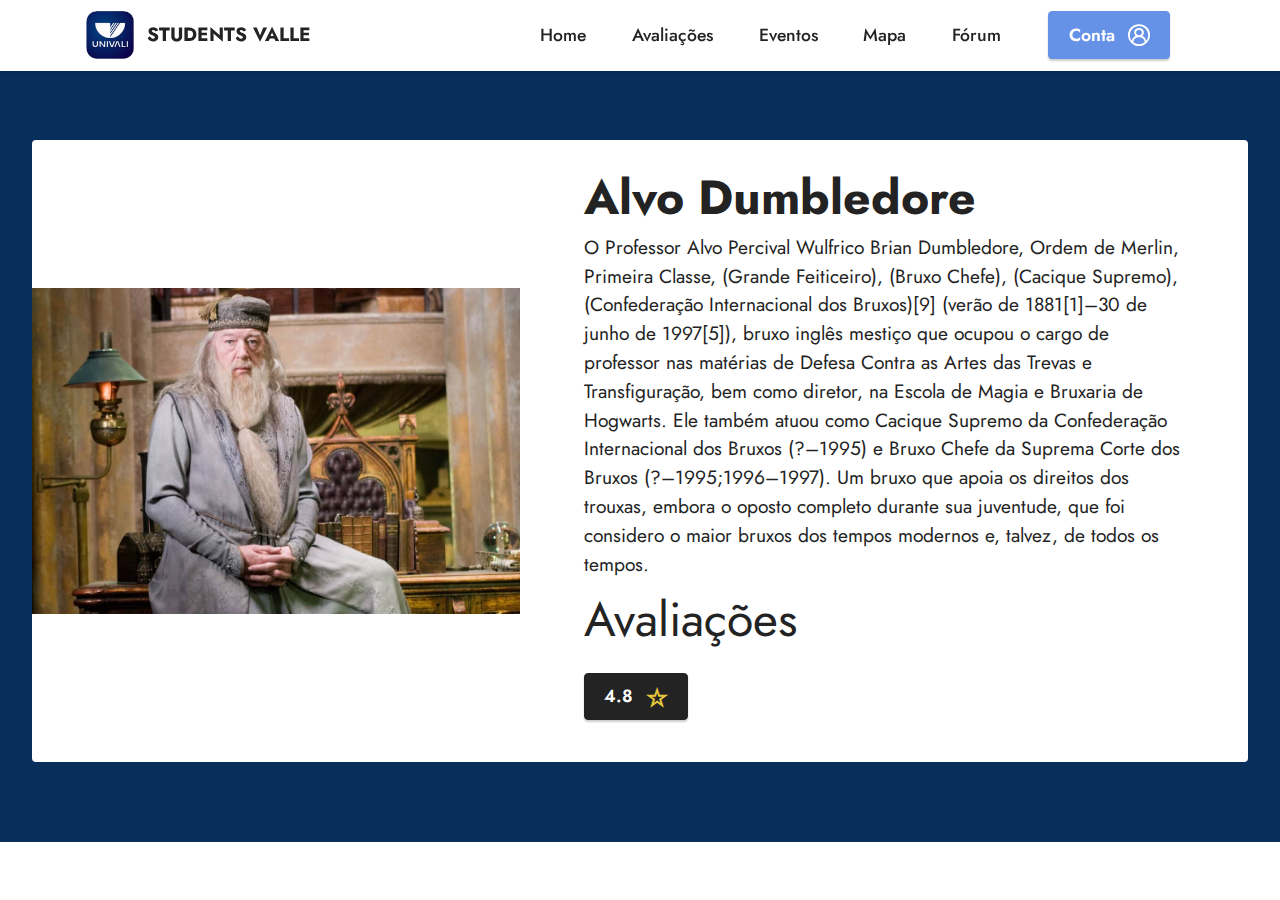
==== commit f70e45ba: "Update avaliacoes.html" ====
--- a/avaliacoes.html
+++ b/avaliacoes.html
@@ -74,7 +74,7 @@
             <div class="row align-items-center">
                 <div class="col-12 col-lg-5">
                     <div class="image-wrapper">
-                        <img src="assets/images/dumbledore.jpg" alt="">
+                        <img src="assets/images/Dumbledore.jpg" alt="">
                     </div>
                 </div>
                 <div class="col-12 col-lg">
@@ -98,4 +98,4 @@
   
   
 </body>
-</html>+</html>
